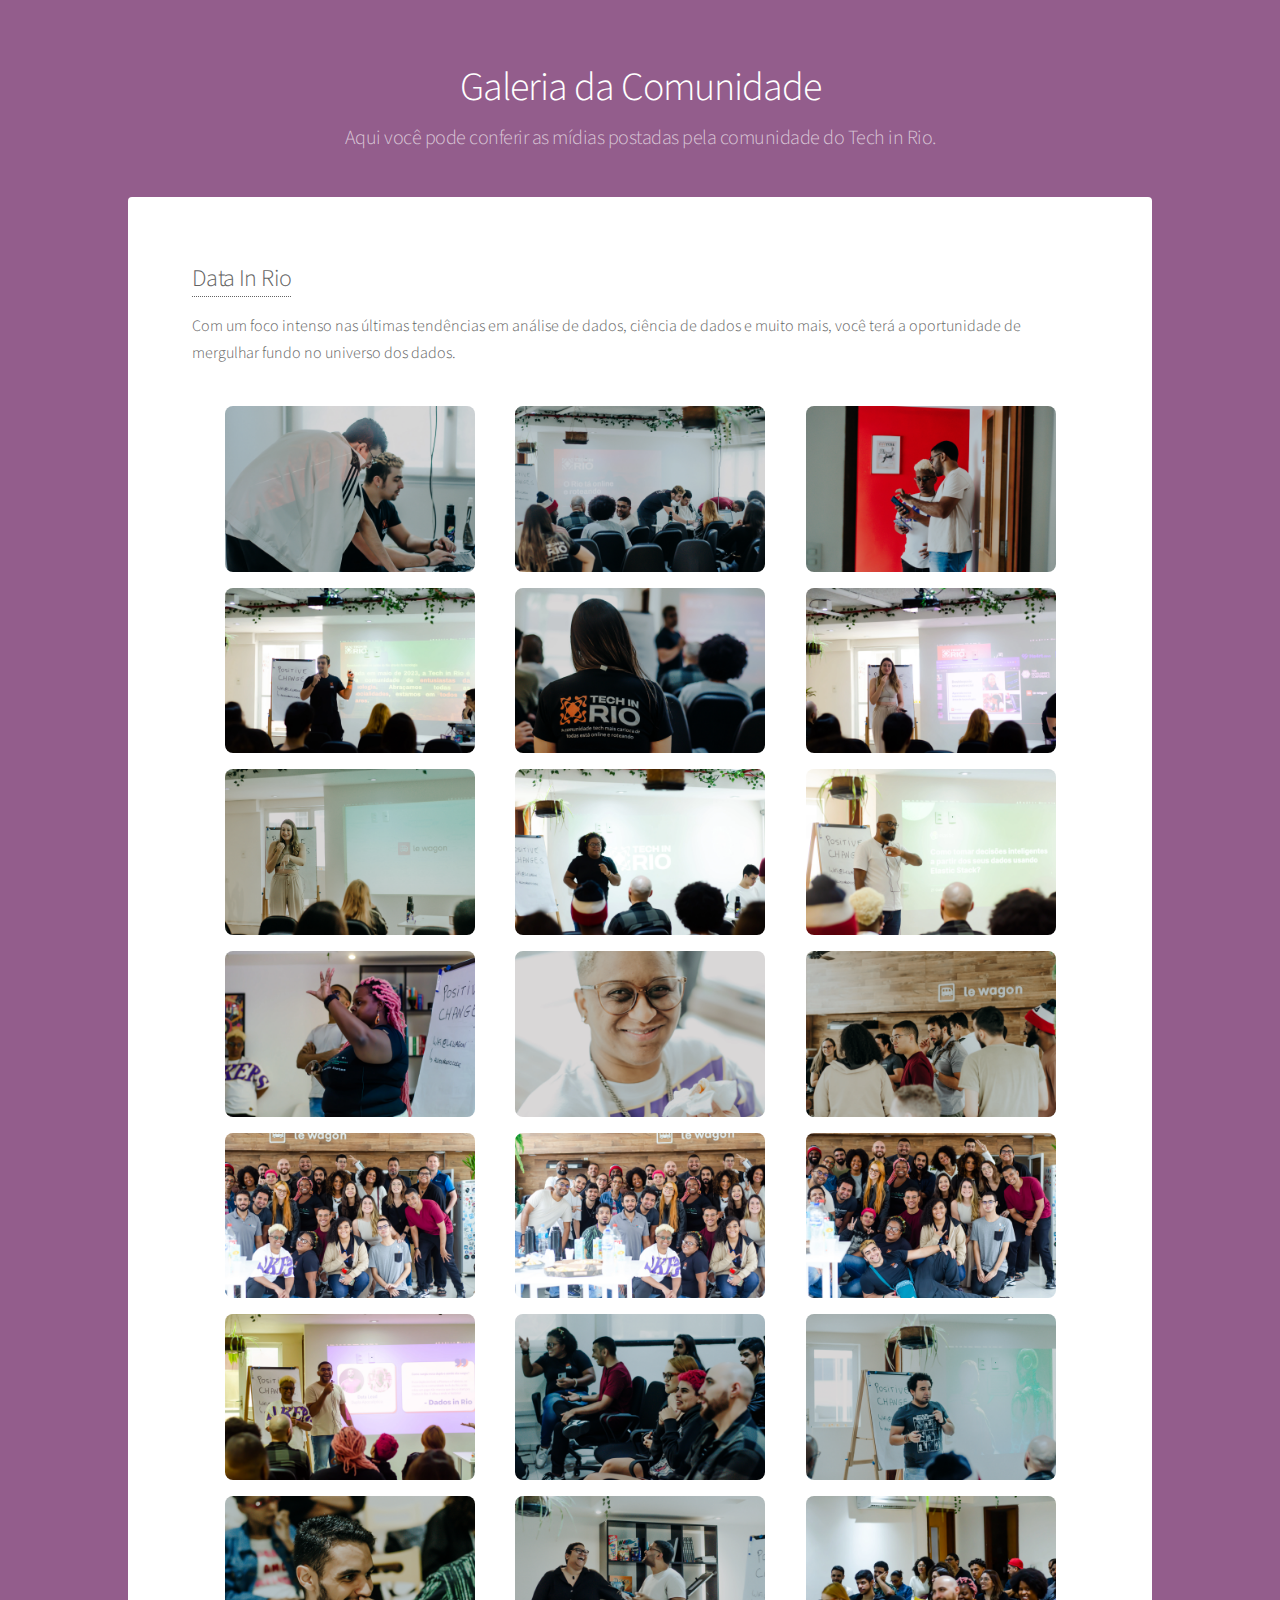
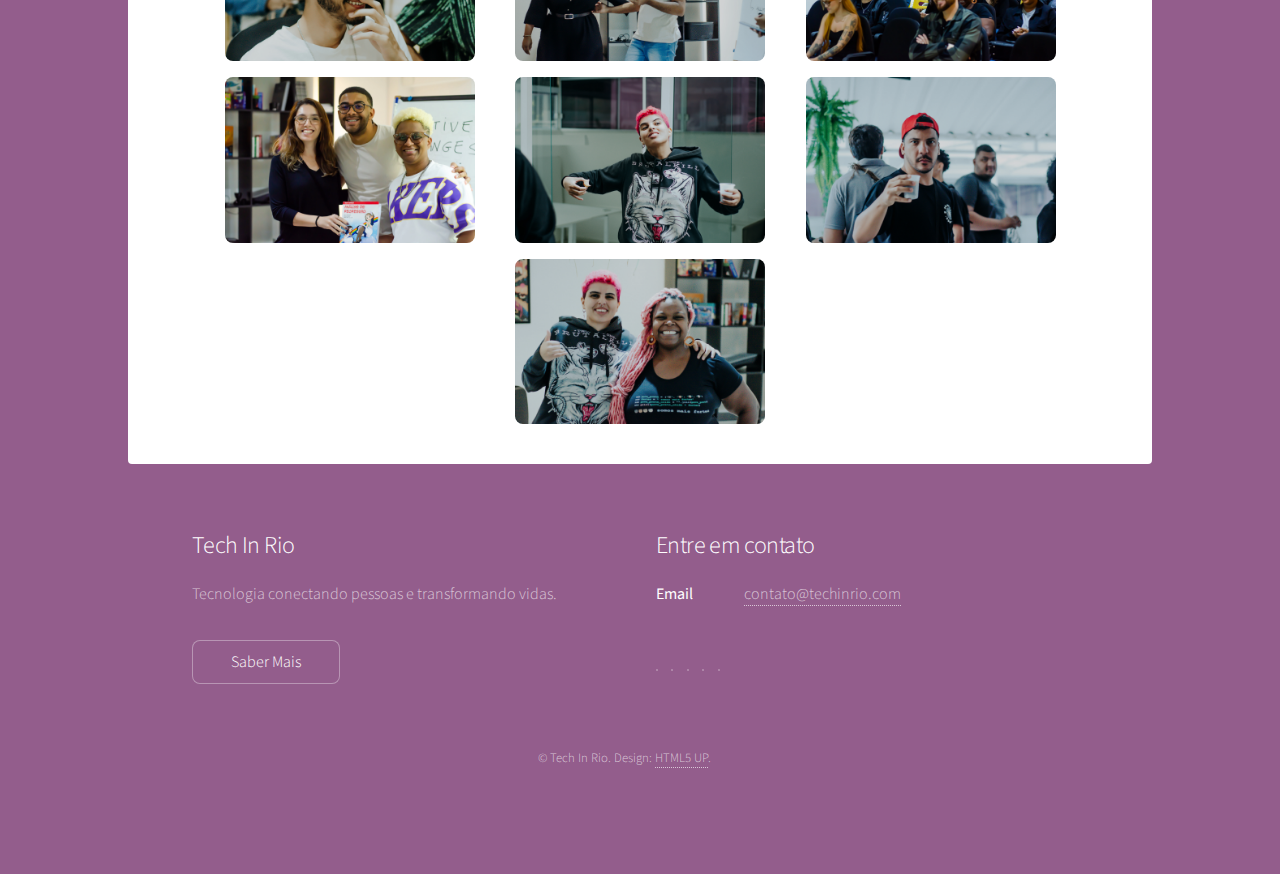
==== galeria.html @ f0b4f22a "Merge pull request #7 from techinrio/feature/galeria" ====
<!DOCTYPE html>
<!--
	Stellar by HTML5 UP
	html5up.net | @ajlkn
	Free for personal and commercial use under the CCA 3.0 license (html5up.net/license)
-->
<html>
  <head>
    <title>Galeria da Comunidade - Tech in Rio</title>
    <meta
      name="description"
      content="Aqui você pode conferir as mídias postadas pela comunidade do Tech in Rio."
    />

    <!-- set site author -->
    <meta name="author" content="Tech In Rio" />

    <!-- set site charset -->
    <meta charset="utf-8" />

    <!-- set site viewport -->
    <meta
      name="viewport"
      content="width=device-width, initial-scale=1, user-scalable=no"
    />

    <!-- set site manifest -->
    <link rel="manifest" href="./manifest.json" />

    <!-- register service worker -->
    <script>
      window.addEventListener('load', () => {
        if ('serviceWorker' in navigator) {
          navigator.serviceWorker
            .register('./service-worker.js')
            .then((registration) => {
              console.debug('Service Worker register successfull');
              console.debug(JSON.stringify(registration, null, 2));
            })
            .catch((error) => {
              console.debug('Service Worker register error');
              console.debug(JSON.stringify(error, null, 2));
            });
        }
      });
    </script>

    <!-- set site theme color -->
    <meta name="theme-color" content="#000000" />

    <!-- set site language -->
    <meta name="language" content="pt-BR" />
    <!-- set site keywords -->
    <meta
      name="keywords"
      content="tech, rio, rio de janeiro, tecnologia, inovação, comunidade, brasil, rj"
    />
    <!-- set site robots -->
    <meta name="robots" content="index, follow" />

    <!-- set site banner  -->
    <meta property="og:image" content="./images/banner-favela.webp" />
    <meta property="og:image:type" content="image/webp" />
    <meta property="og:image:width" content="1200" />
    <meta property="og:image:height" content="630" />

    <!-- set site twitter card -->
    <meta name="twitter:card" content="summary_large_image" />
    <meta name="twitter:site" content="@techinrio" />
    <meta name="twitter:creator" content="@techinrio" />
    <meta
      name="twitter:title"
      content="Tech In Rio - A comunidade mais carioca de todo Brasil!"
    />
    <meta
      name="twitter:description"
      content="Você acabou de aportar na comunidade de tecnologia mais carioca de todo Brasil!"
    />
    <meta name="twitter:image" content="./images/banner-favela.webp" />

    <!-- set site favicon -->
    <link rel="shortcut icon" href="./images/logo-black.webp" />

    <!-- set site logo -->
    <link rel="apple-touch-icon" href="./images/logo-black.webp" />

    <link
      rel="shortcut icon"
      href="./images/logo-black.webp"
      type="image/webp"
    />

    <link rel="stylesheet" href="assets/css/main.css" />
    <noscript>
      <link rel="stylesheet" href="assets/css/noscript.css" />
    </noscript>

    <script type="text/javascript">
      // get all photos from Data In Rio folder: ./images/data-in-rio
      // photos names are not normalized, so we need to sort them

      function handleRenderPhotos() {
        const path = './images/data-in-rio';

        const photos = [
          'DataInRio-1.webp',
          'DataInRio-2.webp',
          'DataInRio-3.webp',
          'DataInRio-4.webp',
          'DataInRio-5.webp',
          'DataInRio-6.webp',
          'DataInRio-7.webp',
          'DataInRio-8.webp',
          'DataInRio-9.webp',
          'DataInRio-10.webp',
          'DataInRio-11.webp',
          'DataInRio-12.webp',
          'DataInRio-13.webp',
          'DataInRio-14.webp',
          'DataInRio-15.webp',
          'DataInRio-16.webp',
          'DataInRio-17.webp',
          'DataInRio-18.webp',
          'DataInRio-19.webp',
          'DataInRio-20.webp',
          'DataInRio-21.webp',
          'DataInRio-22.webp',
          'DataInRio-23.webp',
          'DataInRio-24.webp',
          'DataInRio-25.webp',
        ];

        const photosList = photos.map((photo) => {
          return `<img src="${path}/${photo}" alt="${photo}" />`;
        });

        const photosContainer = document.getElementById(
          'data-in-rio-photos-container'
        );

        if (photosContainer) photosContainer.innerHTML = photosList.join('');
      }

      window.addEventListener('load', handleRenderPhotos);
    </script>

    <style>
      #data-in-rio-photos-container {
        width: 100%;
        display: flex;
        flex-direction: row;
        justify-content: space-evenly;
        align-items: center;
        flex-wrap: wrap;

        gap: 16px;
        padding: 8px;
      }

      #data-in-rio-photos-container > img {
        width: 100%;
        max-width: 250px;
        height: auto;
        border-radius: 8px;
      }
    </style>
  </head>

  <body class="is-preload">
    <!-- Wrapper -->
    <div id="wrapper">
      <!-- Header -->
      <header id="header">
        <h1>Galeria da Comunidade</h1>
        <p>
          Aqui você pode conferir as mídias postadas pela comunidade do Tech in
          Rio.
        </p>
      </header>

      <!-- Main -->
      <div id="main">
        <!-- Content -->
        <section id="content" class="main">
          <span class="image main"
            ><img src="images/banner.webp" alt=""
          /></span>
          <h2>
            <a
              href="https://guild.host/events/data-in-rio-2vqhtg"
              target="_blank"
            >
              Data In Rio
            </a>
          </h2>
          <p>
            Com um foco intenso nas últimas tendências em análise de dados,
            ciência de dados e muito mais, você terá a oportunidade de mergulhar
            fundo no universo dos dados.
            <br />
          </p>
          <div id="data-in-rio-photos-container"></div>
        </section>
      </div>

      <!-- Footer -->
      <footer id="footer">
        <section>
          <h2>Tech In Rio</h2>
          <p>Tecnologia conectando pessoas e transformando vidas.</p>
          <ul class="actions">
            <li><a href="generic.html" class="button">Saber Mais</a></li>
          </ul>
        </section>
        <section>
          <h2>Entre em contato</h2>
          <dl class="alt">
            <dt>Email</dt>
            <dd>
              <a href="mailto:contato@techinrio.com">contato@techinrio.com</a>
            </dd>
          </dl>
          <ul class="icons">
            <li>
              <a
                href="https://twitter.com/techinrio"
                class="icon brands fa-twitter alt"
                ><span class="label">Twitter</span></a
              >
            </li>
            <li>
              <a
                href="https://www.youtube.com/@techinrio"
                class="icon brands fa-youtube alt"
                ><span class="label">YouTube</span></a
              >
            </li>
            <li>
              <a
                href="https://www.twitch.tv/techinrio"
                class="icon brands fa-twitch alt"
                ><span class="label">Twitch</span></a
              >
            </li>
            <li>
              <a
                href="https://www.instagram.com/techinrio/"
                class="icon brands fa-instagram alt"
                ><span class="label">Instagram</span></a
              >
            </li>
            <li>
              <a
                href="https://github.com/techinrio"
                class="icon brands fa-github alt"
                ><span class="label">GitHub</span></a
              >
            </li>
          </ul>
        </section>
        <p class="copyright">
          &copy; Tech In Rio. Design:
          <a href="https://html5up.net">HTML5 UP</a>.
        </p>
      </footer>
    </div>

    <!-- Scripts -->
    <script src="assets/js/jquery.min.js"></script>
    <script src="assets/js/jquery.scrollex.min.js"></script>
    <script src="assets/js/jquery.scrolly.min.js"></script>
    <script src="assets/js/browser.min.js"></script>
    <script src="assets/js/breakpoints.min.js"></script>
    <script src="assets/js/util.js"></script>
    <script src="assets/js/main.js"></script>
  </body>
</html>
---- assets/css/main.css ----
@import url(fontawesome-all.min.css);
@import 'https://fonts.googleapis.com/css?family=Source+Sans+Pro:300,400';

/*
	Stellar by HTML5 UP
	html5up.net | @ajlkn
	Free for personal and commercial use under the CCA 3.0 license (html5up.net/license)
*/

:root {
  --sun: #fa7f01;
  --sun-dark: #996028;
  --sun-light: #e8ad72;
  --black: #0b0b0b;
}

.partners-container {
  display: flex;
  flex-direction: row;
  justify-content: space-evenly;
  align-items: center;
  flex-wrap: wrap;
  margin: 0 auto;

  gap: 2rem;
}

.partners-container > a {
  display: flex;
  flex-direction: column;
  justify-content: center;
  align-items: center;

  gap: 1rem;
  margin: 0 auto;
  text-align: center;
  width: 100%;
  max-width: 300px;
  height: fit-content;
  max-height: 300px;

  text-decoration: none;

  padding: 1rem;
  border-radius: 1rem;
  background-color: rgba(255, 255, 255, 0.2);
  backdrop-filter: blur(10px);
  box-shadow: 10px 11px 20px -10px rgba(0, 0, 0, 0.45);

  transition: all 0.2s ease-in-out;

  cursor: pointer;
  border: none;

  &:hover {
    transform: scale(1.05);
    box-shadow: 0 0 20px rgba(0, 0, 0, 0.2);
  }
}

.partners-container > a > img {
  width: 100%;
  max-width: 200px;
}

.partners-container > a > h3 {
  color: var(--sun);
  font-weight: 700;
  font-size: 1.2rem;
}

html,
body,
div,
span,
applet,
object,
iframe,
h1,
h2,
h3,
h4,
h5,
h6,
p,
blockquote,
pre,
a,
abbr,
acronym,
address,
big,
cite,
code,
del,
dfn,
em,
img,
ins,
kbd,
q,
s,
samp,
small,
strike,
strong,
sub,
sup,
tt,
var,
b,
u,
i,
center,
dl,
dt,
dd,
ol,
ul,
li,
fieldset,
form,
label,
legend,
table,
caption,
tbody,
tfoot,
thead,
tr,
th,
td,
article,
aside,
canvas,
details,
embed,
figure,
figcaption,
footer,
header,
hgroup,
menu,
nav,
output,
ruby,
section,
summary,
time,
mark,
audio,
video {
  margin: 0;
  padding: 0;
  border: 0;
  font-size: 100%;
  font: inherit;
  vertical-align: baseline;
}

article,
aside,
details,
figcaption,
figure,
footer,
header,
hgroup,
menu,
nav,
section {
  display: block;
}

body {
  line-height: 1;
}

ol,
ul {
  list-style: none;
}

blockquote,
q {
  quotes: none;
}

blockquote:before,
blockquote:after,
q:before,
q:after {
  content: '';
  content: none;
}

table {
  border-collapse: collapse;
  border-spacing: 0;
}

body {
  -webkit-text-size-adjust: none;
}

mark {
  background-color: transparent;
  color: inherit;
}

input::-moz-focus-inner {
  border: 0;
  padding: 0;
}

input,
select,
textarea {
  -moz-appearance: none;
  -webkit-appearance: none;
  -ms-appearance: none;
  appearance: none;
}

/* Basic */

@-ms-viewport {
  width: device-width;
}

body {
  -ms-overflow-style: scrollbar;
}

@media screen and (max-width: 480px) {
  html,
  body {
    min-width: 320px;
  }
}

html {
  box-sizing: border-box;
}

*,
*:before,
*:after {
  box-sizing: inherit;
}

body {
  background-image: url('../../images/favela-bg.webp');
  background-repeat: no-repeat;
  background-size: cover;
  background-attachment: fixed;
}

body.is-preload *,
body.is-preload *:before,
body.is-preload *:after {
  -moz-animation: none !important;
  -webkit-animation: none !important;
  -ms-animation: none !important;
  animation: none !important;
  -moz-transition: none !important;
  -webkit-transition: none !important;
  -ms-transition: none !important;
  transition: none !important;
}

/* Type */

body {
  background-color: #935d8c;
  color: rgba(255, 255, 255, 0.65);
}

body,
input,
select,
textarea {
  font-family: 'Source Sans Pro', Helvetica, sans-serif;
  font-size: 17pt;
  font-weight: 300;
  line-height: 1.65;
}

@media screen and (max-width: 1680px) {
  body,
  input,
  select,
  textarea {
    font-size: 14pt;
  }
}

@media screen and (max-width: 1280px) {
  body,
  input,
  select,
  textarea {
    font-size: 12pt;
  }
}

@media screen and (max-width: 360px) {
  body,
  input,
  select,
  textarea {
    font-size: 11pt;
  }
}

a {
  -moz-transition: color 0.2s ease, border-bottom 0.2s ease;
  -webkit-transition: color 0.2s ease, border-bottom 0.2s ease;
  -ms-transition: color 0.2s ease, border-bottom 0.2s ease;
  transition: color 0.2s ease, border-bottom 0.2s ease;
  text-decoration: none;
  border-bottom: dotted 1px;
  color: inherit;
}

a:hover {
  border-bottom-color: transparent;
}

strong,
b {
  font-weight: 400;
}

em,
i {
  font-style: italic;
}

p {
  margin: 0 0 2em 0;
}

p.content {
  -moz-columns: 20em 2;
  -webkit-columns: 20em 2;
  -ms-columns: 20em 2;
  columns: 20em 2;
  -moz-column-gap: 2em;
  -webkit-column-gap: 2em;
  -ms-column-gap: 2em;
  column-gap: 2em;
  text-align: justify;
}

h1,
h2,
h3,
h4,
h5,
h6 {
  font-weight: 300;
  line-height: 1.5;
  margin: 0 0 0.7em 0;
  letter-spacing: -0.025em;
}

h1 a,
h2 a,
h3 a,
h4 a,
h5 a,
h6 a {
  color: inherit;
  text-decoration: none;
}

h1 {
  font-size: 2.5em;
  line-height: 1.2;
}

h2 {
  font-size: 1.5em;
}

h3 {
  font-size: 1.25em;
}

h4 {
  font-size: 1.1em;
}

h5 {
  font-size: 0.9em;
}

h6 {
  font-size: 0.7em;
}

@media screen and (max-width: 736px) {
  h1 {
    font-size: 2em;
  }
}

sub {
  font-size: 0.8em;
  position: relative;
  top: 0.5em;
}

sup {
  font-size: 0.8em;
  position: relative;
  top: -0.5em;
}

blockquote {
  border-left: solid 4px;
  font-style: italic;
  margin: 0 0 2em 0;
  padding: 0.5em 0 0.5em 2em;
}

code {
  border-radius: 8px;
  border: solid 1px;
  font-family: 'Courier New', monospace;
  font-size: 0.9em;
  margin: 0 0.25em;
  padding: 0.25em 0.65em;
}

pre {
  -webkit-overflow-scrolling: touch;
  font-family: 'Courier New', monospace;
  font-size: 0.9em;
  margin: 0 0 2em 0;
}

pre code {
  display: block;
  line-height: 1.75;
  padding: 1em 1.5em;
  overflow-x: auto;
}

hr {
  border: 0;
  border-bottom: solid 1px;
  margin: 2em 0;
}

hr.major {
  margin: 3em 0;
}

.align-left {
  text-align: left;
}

.align-center {
  text-align: center;
}

.align-right {
  text-align: right;
}

input,
select,
textarea {
  color: #ffffff;
}

a:hover {
  color: #ffffff;
}

strong,
b {
  color: #ffffff;
}

h1,
h2,
h3,
h4,
h5,
h6 {
  color: #ffffff;
}

blockquote {
  border-left-color: rgba(255, 255, 255, 0.35);
}

code {
  background: rgba(255, 255, 255, 0.075);
  border-color: rgba(255, 255, 255, 0.35);
}

hr {
  border-bottom-color: rgba(255, 255, 255, 0.35);
}

/* Row */

.row {
  display: flex;
  flex-wrap: wrap;
  box-sizing: border-box;
  align-items: stretch;
}

.row > * {
  box-sizing: border-box;
}

.row.gtr-uniform > * > :last-child {
  margin-bottom: 0;
}

.row.aln-left {
  justify-content: flex-start;
}

.row.aln-center {
  justify-content: center;
}

.row.aln-right {
  justify-content: flex-end;
}

.row.aln-top {
  align-items: flex-start;
}

.row.aln-middle {
  align-items: center;
}

.row.aln-bottom {
  align-items: flex-end;
}

.row > .imp {
  order: -1;
}

.row > .col-1 {
  width: 8.33333%;
}

.row > .off-1 {
  margin-left: 8.33333%;
}

.row > .col-2 {
  width: 16.66667%;
}

.row > .off-2 {
  margin-left: 16.66667%;
}

.row > .col-3 {
  width: 25%;
}

.row > .off-3 {
  margin-left: 25%;
}

.row > .col-4 {
  width: 33.33333%;
}

.row > .off-4 {
  margin-left: 33.33333%;
}

.row > .col-5 {
  width: 41.66667%;
}

.row > .off-5 {
  margin-left: 41.66667%;
}

.row > .col-6 {
  width: 50%;
}

.row > .off-6 {
  margin-left: 50%;
}

.row > .col-7 {
  width: 58.33333%;
}

.row > .off-7 {
  margin-left: 58.33333%;
}

.row > .col-8 {
  width: 66.66667%;
}

.row > .off-8 {
  margin-left: 66.66667%;
}

.row > .col-9 {
  width: 75%;
}

.row > .off-9 {
  margin-left: 75%;
}

.row > .col-10 {
  width: 83.33333%;
}

.row > .off-10 {
  margin-left: 83.33333%;
}

.row > .col-11 {
  width: 91.66667%;
}

.row > .off-11 {
  margin-left: 91.66667%;
}

.row > .col-12 {
  width: 100%;
}

.row > .off-12 {
  margin-left: 100%;
}

.row.gtr-0 {
  margin-top: 0;
  margin-left: 0em;
}

.row.gtr-0 > * {
  padding: 0 0 0 0em;
}

.row.gtr-0.gtr-uniform {
  margin-top: 0em;
}

.row.gtr-0.gtr-uniform > * {
  padding-top: 0em;
}

.row.gtr-25 {
  margin-top: 0;
  margin-left: -0.375em;
}

.row.gtr-25 > * {
  padding: 0 0 0 0.375em;
}

.row.gtr-25.gtr-uniform {
  margin-top: -0.375em;
}

.row.gtr-25.gtr-uniform > * {
  padding-top: 0.375em;
}

.row.gtr-50 {
  margin-top: 0;
  margin-left: -0.75em;
}

.row.gtr-50 > * {
  padding: 0 0 0 0.75em;
}

.row.gtr-50.gtr-uniform {
  margin-top: -0.75em;
}

.row.gtr-50.gtr-uniform > * {
  padding-top: 0.75em;
}

.row {
  margin-top: 0;
  margin-left: -1.5em;
}

.row > * {
  padding: 0 0 0 1.5em;
}

.row.gtr-uniform {
  margin-top: -1.5em;
}

.row.gtr-uniform > * {
  padding-top: 1.5em;
}

.row.gtr-150 {
  margin-top: 0;
  margin-left: -2.25em;
}

.row.gtr-150 > * {
  padding: 0 0 0 2.25em;
}

.row.gtr-150.gtr-uniform {
  margin-top: -2.25em;
}

.row.gtr-150.gtr-uniform > * {
  padding-top: 2.25em;
}

.row.gtr-200 {
  margin-top: 0;
  margin-left: -3em;
}

.row.gtr-200 > * {
  padding: 0 0 0 3em;
}

.row.gtr-200.gtr-uniform {
  margin-top: -3em;
}

.row.gtr-200.gtr-uniform > * {
  padding-top: 3em;
}

@media screen and (max-width: 1680px) {
  .row {
    display: flex;
    flex-wrap: wrap;
    box-sizing: border-box;
    align-items: stretch;
  }

  .row > * {
    box-sizing: border-box;
  }

  .row.gtr-uniform > * > :last-child {
    margin-bottom: 0;
  }

  .row.aln-left {
    justify-content: flex-start;
  }

  .row.aln-center {
    justify-content: center;
  }

  .row.aln-right {
    justify-content: flex-end;
  }

  .row.aln-top {
    align-items: flex-start;
  }

  .row.aln-middle {
    align-items: center;
  }

  .row.aln-bottom {
    align-items: flex-end;
  }

  .row > .imp-xlarge {
    order: -1;
  }

  .row > .col-1-xlarge {
    width: 8.33333%;
  }

  .row > .off-1-xlarge {
    margin-left: 8.33333%;
  }

  .row > .col-2-xlarge {
    width: 16.66667%;
  }

  .row > .off-2-xlarge {
    margin-left: 16.66667%;
  }

  .row > .col-3-xlarge {
    width: 25%;
  }

  .row > .off-3-xlarge {
    margin-left: 25%;
  }

  .row > .col-4-xlarge {
    width: 33.33333%;
  }

  .row > .off-4-xlarge {
    margin-left: 33.33333%;
  }

  .row > .col-5-xlarge {
    width: 41.66667%;
  }

  .row > .off-5-xlarge {
    margin-left: 41.66667%;
  }

  .row > .col-6-xlarge {
    width: 50%;
  }

  .row > .off-6-xlarge {
    margin-left: 50%;
  }

  .row > .col-7-xlarge {
    width: 58.33333%;
  }

  .row > .off-7-xlarge {
    margin-left: 58.33333%;
  }

  .row > .col-8-xlarge {
    width: 66.66667%;
  }

  .row > .off-8-xlarge {
    margin-left: 66.66667%;
  }

  .row > .col-9-xlarge {
    width: 75%;
  }

  .row > .off-9-xlarge {
    margin-left: 75%;
  }

  .row > .col-10-xlarge {
    width: 83.33333%;
  }

  .row > .off-10-xlarge {
    margin-left: 83.33333%;
  }

  .row > .col-11-xlarge {
    width: 91.66667%;
  }

  .row > .off-11-xlarge {
    margin-left: 91.66667%;
  }

  .row > .col-12-xlarge {
    width: 100%;
  }

  .row > .off-12-xlarge {
    margin-left: 100%;
  }

  .row.gtr-0 {
    margin-top: 0;
    margin-left: 0em;
  }

  .row.gtr-0 > * {
    padding: 0 0 0 0em;
  }

  .row.gtr-0.gtr-uniform {
    margin-top: 0em;
  }

  .row.gtr-0.gtr-uniform > * {
    padding-top: 0em;
  }

  .row.gtr-25 {
    margin-top: 0;
    margin-left: -0.375em;
  }

  .row.gtr-25 > * {
    padding: 0 0 0 0.375em;
  }

  .row.gtr-25.gtr-uniform {
    margin-top: -0.375em;
  }

  .row.gtr-25.gtr-uniform > * {
    padding-top: 0.375em;
  }

  .row.gtr-50 {
    margin-top: 0;
    margin-left: -0.75em;
  }

  .row.gtr-50 > * {
    padding: 0 0 0 0.75em;
  }

  .row.gtr-50.gtr-uniform {
    margin-top: -0.75em;
  }

  .row.gtr-50.gtr-uniform > * {
    padding-top: 0.75em;
  }

  .row {
    margin-top: 0;
    margin-left: -1.5em;
  }

  .row > * {
    padding: 0 0 0 1.5em;
  }

  .row.gtr-uniform {
    margin-top: -1.5em;
  }

  .row.gtr-uniform > * {
    padding-top: 1.5em;
  }

  .row.gtr-150 {
    margin-top: 0;
    margin-left: -2.25em;
  }

  .row.gtr-150 > * {
    padding: 0 0 0 2.25em;
  }

  .row.gtr-150.gtr-uniform {
    margin-top: -2.25em;
  }

  .row.gtr-150.gtr-uniform > * {
    padding-top: 2.25em;
  }

  .row.gtr-200 {
    margin-top: 0;
    margin-left: -3em;
  }

  .row.gtr-200 > * {
    padding: 0 0 0 3em;
  }

  .row.gtr-200.gtr-uniform {
    margin-top: -3em;
  }

  .row.gtr-200.gtr-uniform > * {
    padding-top: 3em;
  }
}

@media screen and (max-width: 1280px) {
  .row {
    display: flex;
    flex-wrap: wrap;
    box-sizing: border-box;
    align-items: stretch;
  }

  .row > * {
    box-sizing: border-box;
  }

  .row.gtr-uniform > * > :last-child {
    margin-bottom: 0;
  }

  .row.aln-left {
    justify-content: flex-start;
  }

  .row.aln-center {
    justify-content: center;
  }

  .row.aln-right {
    justify-content: flex-end;
  }

  .row.aln-top {
    align-items: flex-start;
  }

  .row.aln-middle {
    align-items: center;
  }

  .row.aln-bottom {
    align-items: flex-end;
  }

  .row > .imp-large {
    order: -1;
  }

  .row > .col-1-large {
    width: 8.33333%;
  }

  .row > .off-1-large {
    margin-left: 8.33333%;
  }

  .row > .col-2-large {
    width: 16.66667%;
  }

  .row > .off-2-large {
    margin-left: 16.66667%;
  }

  .row > .col-3-large {
    width: 25%;
  }

  .row > .off-3-large {
    margin-left: 25%;
  }

  .row > .col-4-large {
    width: 33.33333%;
  }

  .row > .off-4-large {
    margin-left: 33.33333%;
  }

  .row > .col-5-large {
    width: 41.66667%;
  }

  .row > .off-5-large {
    margin-left: 41.66667%;
  }

  .row > .col-6-large {
    width: 50%;
  }

  .row > .off-6-large {
    margin-left: 50%;
  }

  .row > .col-7-large {
    width: 58.33333%;
  }

  .row > .off-7-large {
    margin-left: 58.33333%;
  }

  .row > .col-8-large {
    width: 66.66667%;
  }

  .row > .off-8-large {
    margin-left: 66.66667%;
  }

  .row > .col-9-large {
    width: 75%;
  }

  .row > .off-9-large {
    margin-left: 75%;
  }

  .row > .col-10-large {
    width: 83.33333%;
  }

  .row > .off-10-large {
    margin-left: 83.33333%;
  }

  .row > .col-11-large {
    width: 91.66667%;
  }

  .row > .off-11-large {
    margin-left: 91.66667%;
  }

  .row > .col-12-large {
    width: 100%;
  }

  .row > .off-12-large {
    margin-left: 100%;
  }

  .row.gtr-0 {
    margin-top: 0;
    margin-left: 0em;
  }

  .row.gtr-0 > * {
    padding: 0 0 0 0em;
  }

  .row.gtr-0.gtr-uniform {
    margin-top: 0em;
  }

  .row.gtr-0.gtr-uniform > * {
    padding-top: 0em;
  }

  .row.gtr-25 {
    margin-top: 0;
    margin-left: -0.375em;
  }

  .row.gtr-25 > * {
    padding: 0 0 0 0.375em;
  }

  .row.gtr-25.gtr-uniform {
    margin-top: -0.375em;
  }

  .row.gtr-25.gtr-uniform > * {
    padding-top: 0.375em;
  }

  .row.gtr-50 {
    margin-top: 0;
    margin-left: -0.75em;
  }

  .row.gtr-50 > * {
    padding: 0 0 0 0.75em;
  }

  .row.gtr-50.gtr-uniform {
    margin-top: -0.75em;
  }

  .row.gtr-50.gtr-uniform > * {
    padding-top: 0.75em;
  }

  .row {
    margin-top: 0;
    margin-left: -1.5em;
  }

  .row > * {
    padding: 0 0 0 1.5em;
  }

  .row.gtr-uniform {
    margin-top: -1.5em;
  }

  .row.gtr-uniform > * {
    padding-top: 1.5em;
  }

  .row.gtr-150 {
    margin-top: 0;
    margin-left: -2.25em;
  }

  .row.gtr-150 > * {
    padding: 0 0 0 2.25em;
  }

  .row.gtr-150.gtr-uniform {
    margin-top: -2.25em;
  }

  .row.gtr-150.gtr-uniform > * {
    padding-top: 2.25em;
  }

  .row.gtr-200 {
    margin-top: 0;
    margin-left: -3em;
  }

  .row.gtr-200 > * {
    padding: 0 0 0 3em;
  }

  .row.gtr-200.gtr-uniform {
    margin-top: -3em;
  }

  .row.gtr-200.gtr-uniform > * {
    padding-top: 3em;
  }
}

@media screen and (max-width: 980px) {
  .row {
    display: flex;
    flex-wrap: wrap;
    box-sizing: border-box;
    align-items: stretch;
  }

  .row > * {
    box-sizing: border-box;
  }

  .row.gtr-uniform > * > :last-child {
    margin-bottom: 0;
  }

  .row.aln-left {
    justify-content: flex-start;
  }

  .row.aln-center {
    justify-content: center;
  }

  .row.aln-right {
    justify-content: flex-end;
  }

  .row.aln-top {
    align-items: flex-start;
  }

  .row.aln-middle {
    align-items: center;
  }

  .row.aln-bottom {
    align-items: flex-end;
  }

  .row > .imp-medium {
    order: -1;
  }

  .row > .col-1-medium {
    width: 8.33333%;
  }

  .row > .off-1-medium {
    margin-left: 8.33333%;
  }

  .row > .col-2-medium {
    width: 16.66667%;
  }

  .row > .off-2-medium {
    margin-left: 16.66667%;
  }

  .row > .col-3-medium {
    width: 25%;
  }

  .row > .off-3-medium {
    margin-left: 25%;
  }

  .row > .col-4-medium {
    width: 33.33333%;
  }

  .row > .off-4-medium {
    margin-left: 33.33333%;
  }

  .row > .col-5-medium {
    width: 41.66667%;
  }

  .row > .off-5-medium {
    margin-left: 41.66667%;
  }

  .row > .col-6-medium {
    width: 50%;
  }

  .row > .off-6-medium {
    margin-left: 50%;
  }

  .row > .col-7-medium {
    width: 58.33333%;
  }

  .row > .off-7-medium {
    margin-left: 58.33333%;
  }

  .row > .col-8-medium {
    width: 66.66667%;
  }

  .row > .off-8-medium {
    margin-left: 66.66667%;
  }

  .row > .col-9-medium {
    width: 75%;
  }

  .row > .off-9-medium {
    margin-left: 75%;
  }

  .row > .col-10-medium {
    width: 83.33333%;
  }

  .row > .off-10-medium {
    margin-left: 83.33333%;
  }

  .row > .col-11-medium {
    width: 91.66667%;
  }

  .row > .off-11-medium {
    margin-left: 91.66667%;
  }

  .row > .col-12-medium {
    width: 100%;
  }

  .row > .off-12-medium {
    margin-left: 100%;
  }

  .row.gtr-0 {
    margin-top: 0;
    margin-left: 0em;
  }

  .row.gtr-0 > * {
    padding: 0 0 0 0em;
  }

  .row.gtr-0.gtr-uniform {
    margin-top: 0em;
  }

  .row.gtr-0.gtr-uniform > * {
    padding-top: 0em;
  }

  .row.gtr-25 {
    margin-top: 0;
    margin-left: -0.375em;
  }

  .row.gtr-25 > * {
    padding: 0 0 0 0.375em;
  }

  .row.gtr-25.gtr-uniform {
    margin-top: -0.375em;
  }

  .row.gtr-25.gtr-uniform > * {
    padding-top: 0.375em;
  }

  .row.gtr-50 {
    margin-top: 0;
    margin-left: -0.75em;
  }

  .row.gtr-50 > * {
    padding: 0 0 0 0.75em;
  }

  .row.gtr-50.gtr-uniform {
    margin-top: -0.75em;
  }

  .row.gtr-50.gtr-uniform > * {
    padding-top: 0.75em;
  }

  .row {
    margin-top: 0;
    margin-left: -1.5em;
  }

  .row > * {
    padding: 0 0 0 1.5em;
  }

  .row.gtr-uniform {
    margin-top: -1.5em;
  }

  .row.gtr-uniform > * {
    padding-top: 1.5em;
  }

  .row.gtr-150 {
    margin-top: 0;
    margin-left: -2.25em;
  }

  .row.gtr-150 > * {
    padding: 0 0 0 2.25em;
  }

  .row.gtr-150.gtr-uniform {
    margin-top: -2.25em;
  }

  .row.gtr-150.gtr-uniform > * {
    padding-top: 2.25em;
  }

  .row.gtr-200 {
    margin-top: 0;
    margin-left: -3em;
  }

  .row.gtr-200 > * {
    padding: 0 0 0 3em;
  }

  .row.gtr-200.gtr-uniform {
    margin-top: -3em;
  }

  .row.gtr-200.gtr-uniform > * {
    padding-top: 3em;
  }
}

@media screen and (max-width: 736px) {
  .row {
    display: flex;
    flex-wrap: wrap;
    box-sizing: border-box;
    align-items: stretch;
  }

  .row > * {
    box-sizing: border-box;
  }

  .row.gtr-uniform > * > :last-child {
    margin-bottom: 0;
  }

  .row.aln-left {
    justify-content: flex-start;
  }

  .row.aln-center {
    justify-content: center;
  }

  .row.aln-right {
    justify-content: flex-end;
  }

  .row.aln-top {
    align-items: flex-start;
  }

  .row.aln-middle {
    align-items: center;
  }

  .row.aln-bottom {
    align-items: flex-end;
  }

  .row > .imp-small {
    order: -1;
  }

  .row > .col-1-small {
    width: 8.33333%;
  }

  .row > .off-1-small {
    margin-left: 8.33333%;
  }

  .row > .col-2-small {
    width: 16.66667%;
  }

  .row > .off-2-small {
    margin-left: 16.66667%;
  }

  .row > .col-3-small {
    width: 25%;
  }

  .row > .off-3-small {
    margin-left: 25%;
  }

  .row > .col-4-small {
    width: 33.33333%;
  }

  .row > .off-4-small {
    margin-left: 33.33333%;
  }

  .row > .col-5-small {
    width: 41.66667%;
  }

  .row > .off-5-small {
    margin-left: 41.66667%;
  }

  .row > .col-6-small {
    width: 50%;
  }

  .row > .off-6-small {
    margin-left: 50%;
  }

  .row > .col-7-small {
    width: 58.33333%;
  }

  .row > .off-7-small {
    margin-left: 58.33333%;
  }

  .row > .col-8-small {
    width: 66.66667%;
  }

  .row > .off-8-small {
    margin-left: 66.66667%;
  }

  .row > .col-9-small {
    width: 75%;
  }

  .row > .off-9-small {
    margin-left: 75%;
  }

  .row > .col-10-small {
    width: 83.33333%;
  }

  .row > .off-10-small {
    margin-left: 83.33333%;
  }

  .row > .col-11-small {
    width: 91.66667%;
  }

  .row > .off-11-small {
    margin-left: 91.66667%;
  }

  .row > .col-12-small {
    width: 100%;
  }

  .row > .off-12-small {
    margin-left: 100%;
  }

  .row.gtr-0 {
    margin-top: 0;
    margin-left: 0em;
  }

  .row.gtr-0 > * {
    padding: 0 0 0 0em;
  }

  .row.gtr-0.gtr-uniform {
    margin-top: 0em;
  }

  .row.gtr-0.gtr-uniform > * {
    padding-top: 0em;
  }

  .row.gtr-25 {
    margin-top: 0;
    margin-left: -0.25em;
  }

  .row.gtr-25 > * {
    padding: 0 0 0 0.25em;
  }

  .row.gtr-25.gtr-uniform {
    margin-top: -0.25em;
  }

  .row.gtr-25.gtr-uniform > * {
    padding-top: 0.25em;
  }

  .row.gtr-50 {
    margin-top: 0;
    margin-left: -0.5em;
  }

  .row.gtr-50 > * {
    padding: 0 0 0 0.5em;
  }

  .row.gtr-50.gtr-uniform {
    margin-top: -0.5em;
  }

  .row.gtr-50.gtr-uniform > * {
    padding-top: 0.5em;
  }

  .row {
    margin-top: 0;
    margin-left: -1em;
  }

  .row > * {
    padding: 0 0 0 1em;
  }

  .row.gtr-uniform {
    margin-top: -1em;
  }

  .row.gtr-uniform > * {
    padding-top: 1em;
  }

  .row.gtr-150 {
    margin-top: 0;
    margin-left: -1.5em;
  }

  .row.gtr-150 > * {
    padding: 0 0 0 1.5em;
  }

  .row.gtr-150.gtr-uniform {
    margin-top: -1.5em;
  }

  .row.gtr-150.gtr-uniform > * {
    padding-top: 1.5em;
  }

  .row.gtr-200 {
    margin-top: 0;
    margin-left: -2em;
  }

  .row.gtr-200 > * {
    padding: 0 0 0 2em;
  }

  .row.gtr-200.gtr-uniform {
    margin-top: -2em;
  }

  .row.gtr-200.gtr-uniform > * {
    padding-top: 2em;
  }
}

@media screen and (max-width: 480px) {
  .row {
    display: flex;
    flex-wrap: wrap;
    box-sizing: border-box;
    align-items: stretch;
  }

  .row > * {
    box-sizing: border-box;
  }

  .row.gtr-uniform > * > :last-child {
    margin-bottom: 0;
  }

  .row.aln-left {
    justify-content: flex-start;
  }

  .row.aln-center {
    justify-content: center;
  }

  .row.aln-right {
    justify-content: flex-end;
  }

  .row.aln-top {
    align-items: flex-start;
  }

  .row.aln-middle {
    align-items: center;
  }

  .row.aln-bottom {
    align-items: flex-end;
  }

  .row > .imp-xsmall {
    order: -1;
  }

  .row > .col-1-xsmall {
    width: 8.33333%;
  }

  .row > .off-1-xsmall {
    margin-left: 8.33333%;
  }

  .row > .col-2-xsmall {
    width: 16.66667%;
  }

  .row > .off-2-xsmall {
    margin-left: 16.66667%;
  }

  .row > .col-3-xsmall {
    width: 25%;
  }

  .row > .off-3-xsmall {
    margin-left: 25%;
  }

  .row > .col-4-xsmall {
    width: 33.33333%;
  }

  .row > .off-4-xsmall {
    margin-left: 33.33333%;
  }

  .row > .col-5-xsmall {
    width: 41.66667%;
  }

  .row > .off-5-xsmall {
    margin-left: 41.66667%;
  }

  .row > .col-6-xsmall {
    width: 50%;
  }

  .row > .off-6-xsmall {
    margin-left: 50%;
  }

  .row > .col-7-xsmall {
    width: 58.33333%;
  }

  .row > .off-7-xsmall {
    margin-left: 58.33333%;
  }

  .row > .col-8-xsmall {
    width: 66.66667%;
  }

  .row > .off-8-xsmall {
    margin-left: 66.66667%;
  }

  .row > .col-9-xsmall {
    width: 75%;
  }

  .row > .off-9-xsmall {
    margin-left: 75%;
  }

  .row > .col-10-xsmall {
    width: 83.33333%;
  }

  .row > .off-10-xsmall {
    margin-left: 83.33333%;
  }

  .row > .col-11-xsmall {
    width: 91.66667%;
  }

  .row > .off-11-xsmall {
    margin-left: 91.66667%;
  }

  .row > .col-12-xsmall {
    width: 100%;
  }

  .row > .off-12-xsmall {
    margin-left: 100%;
  }

  .row.gtr-0 {
    margin-top: 0;
    margin-left: 0em;
  }

  .row.gtr-0 > * {
    padding: 0 0 0 0em;
  }

  .row.gtr-0.gtr-uniform {
    margin-top: 0em;
  }

  .row.gtr-0.gtr-uniform > * {
    padding-top: 0em;
  }

  .row.gtr-25 {
    margin-top: 0;
    margin-left: -0.3125em;
  }

  .row.gtr-25 > * {
    padding: 0 0 0 0.3125em;
  }

  .row.gtr-25.gtr-uniform {
    margin-top: -0.3125em;
  }

  .row.gtr-25.gtr-uniform > * {
    padding-top: 0.3125em;
  }

  .row.gtr-50 {
    margin-top: 0;
    margin-left: -0.625em;
  }

  .row.gtr-50 > * {
    padding: 0 0 0 0.625em;
  }

  .row.gtr-50.gtr-uniform {
    margin-top: -0.625em;
  }

  .row.gtr-50.gtr-uniform > * {
    padding-top: 0.625em;
  }

  .row {
    margin-top: 0;
    margin-left: -1.25em;
  }

  .row > * {
    padding: 0 0 0 1.25em;
  }

  .row.gtr-uniform {
    margin-top: -1.25em;
  }

  .row.gtr-uniform > * {
    padding-top: 1.25em;
  }

  .row.gtr-150 {
    margin-top: 0;
    margin-left: -1.875em;
  }

  .row.gtr-150 > * {
    padding: 0 0 0 1.875em;
  }

  .row.gtr-150.gtr-uniform {
    margin-top: -1.875em;
  }

  .row.gtr-150.gtr-uniform > * {
    padding-top: 1.875em;
  }

  .row.gtr-200 {
    margin-top: 0;
    margin-left: -2.5em;
  }

  .row.gtr-200 > * {
    padding: 0 0 0 2.5em;
  }

  .row.gtr-200.gtr-uniform {
    margin-top: -2.5em;
  }

  .row.gtr-200.gtr-uniform > * {
    padding-top: 2.5em;
  }
}

/* Box */

.box {
  border-radius: 8px;
  border: solid;
  margin-bottom: 2em;
  padding: 1.5em;
}

.box > :last-child,
.box > :last-child > :last-child,
.box > :last-child > :last-child > :last-child {
  margin-bottom: 0;
}

.box.alt {
  border: 0;
  border-radius: 0;
  padding: 0;
}

.box {
  border-color: rgba(255, 255, 255, 0.35);
}

/* Button */

input[type='submit'],
input[type='reset'],
input[type='button'],
button,
.button {
  -moz-appearance: none;
  -webkit-appearance: none;
  -ms-appearance: none;
  appearance: none;
  -moz-transition: background-color 0.2s ease-in-out, color 0.2s ease-in-out;
  -webkit-transition: background-color 0.2s ease-in-out, color 0.2s ease-in-out;
  -ms-transition: background-color 0.2s ease-in-out, color 0.2s ease-in-out;
  transition: background-color 0.2s ease-in-out, color 0.2s ease-in-out;
  border-radius: 8px;
  border: 0;
  cursor: pointer;
  display: inline-block;
  font-weight: 300;
  height: 2.75em;
  line-height: 2.75em;
  min-width: 9.25em;
  padding: 0 1.5em;
  text-align: center;
  text-decoration: none;
  white-space: nowrap;
}

input[type='submit'].icon,
input[type='reset'].icon,
input[type='button'].icon,
button.icon,
.button.icon {
  padding-left: 1.35em;
}

input[type='submit'].icon:before,
input[type='reset'].icon:before,
input[type='button'].icon:before,
button.icon:before,
.button.icon:before {
  margin-right: 0.5em;
}

input[type='submit'].fit,
input[type='reset'].fit,
input[type='button'].fit,
button.fit,
.button.fit {
  width: 100%;
}

input[type='submit'].small,
input[type='reset'].small,
input[type='button'].small,
button.small,
.button.small {
  font-size: 0.8em;
}

input[type='submit'].large,
input[type='reset'].large,
input[type='button'].large,
button.large,
.button.large {
  font-size: 1.35em;
}

input[type='submit'].disabled,
input[type='submit']:disabled,
input[type='reset'].disabled,
input[type='reset']:disabled,
input[type='button'].disabled,
input[type='button']:disabled,
button.disabled,
button:disabled,
.button.disabled,
.button:disabled {
  pointer-events: none;
  opacity: 0.25;
}

@media screen and (max-width: 736px) {
  input[type='submit'],
  input[type='reset'],
  input[type='button'],
  button,
  .button {
    min-width: 0;
  }
}

input[type='submit'],
input[type='reset'],
input[type='button'],
button,
.button {
  background-color: transparent;
  box-shadow: inset 0 0 0 1px rgba(255, 255, 255, 0.35);
  color: #ffffff !important;
}

input[type='submit']:hover,
input[type='reset']:hover,
input[type='button']:hover,
button:hover,
.button:hover {
  background-color: rgba(255, 255, 255, 0.075);
}

input[type='submit']:active,
input[type='reset']:active,
input[type='button']:active,
button:active,
.button:active {
  background-color: rgba(255, 255, 255, 0.2);
}

input[type='submit'].icon:before,
input[type='reset'].icon:before,
input[type='button'].icon:before,
button.icon:before,
.button.icon:before {
  color: rgba(255, 255, 255, 0.5);
}

input[type='submit'].primary,
input[type='reset'].primary,
input[type='button'].primary,
button.primary,
.button.primary {
  background-color: var(--sun);
  color: #ffffff !important;
  box-shadow: none;
}

input[type='submit'].primary:hover,
input[type='reset'].primary:hover,
input[type='button'].primary:hover,
button.primary:hover,
.button.primary:hover {
  background-color: var(--sun-dark);
}

input[type='submit'].primary:active,
input[type='reset'].primary:active,
input[type='button'].primary:active,
button.primary:active,
.button.primary:active {
  background-color: var(--sun-light);
}

input[type='submit'].primary.icon:before,
input[type='reset'].primary.icon:before,
input[type='button'].primary.icon:before,
button.primary.icon:before,
.button.primary.icon:before {
  color: #ffffff !important;
}

/* Form */

form {
  margin: 0 0 2em 0;
}

label {
  display: block;
  font-size: 0.9em;
  font-weight: 400;
  margin: 0 0 1em 0;
}

input[type='text'],
input[type='password'],
input[type='email'],
select,
textarea {
  -moz-appearance: none;
  -webkit-appearance: none;
  -ms-appearance: none;
  appearance: none;
  border-radius: 8px;
  border: solid 1px;
  color: inherit;
  display: block;
  outline: 0;
  padding: 0 1em;
  text-decoration: none;
  width: 100%;
}

input[type='text']:invalid,
input[type='password']:invalid,
input[type='email']:invalid,
select:invalid,
textarea:invalid {
  box-shadow: none;
}

select {
  background-size: 1.25rem;
  background-repeat: no-repeat;
  background-position: calc(100% - 1rem) center;
  height: 2.75em;
  padding-right: 2.75em;
  text-overflow: ellipsis;
}

select:focus::-ms-value {
  background-color: transparent;
}

select::-ms-expand {
  display: none;
}

input[type='text'],
input[type='password'],
input[type='email'],
select {
  height: 2.75em;
}

textarea {
  padding: 0.75em 1em;
}

input[type='checkbox'],
input[type='radio'] {
  -moz-appearance: none;
  -webkit-appearance: none;
  -ms-appearance: none;
  appearance: none;
  display: block;
  float: left;
  margin-right: -2em;
  opacity: 0;
  width: 1em;
  z-index: -1;
}

input[type='checkbox'] + label,
input[type='radio'] + label {
  text-decoration: none;
  cursor: pointer;
  display: inline-block;
  font-size: 1em;
  font-weight: 300;
  padding-left: 2.4em;
  padding-right: 0.75em;
  position: relative;
}

input[type='checkbox'] + label:before,
input[type='radio'] + label:before {
  -moz-osx-font-smoothing: grayscale;
  -webkit-font-smoothing: antialiased;
  display: inline-block;
  font-style: normal;
  font-variant: normal;
  text-rendering: auto;
  line-height: 1;
  text-transform: none !important;
  font-family: 'Font Awesome 5 Free';
  font-weight: 900;
}

input[type='checkbox'] + label:before,
input[type='radio'] + label:before {
  border-radius: 8px;
  border: solid 1px;
  content: '';
  display: inline-block;
  font-size: 0.8em;
  height: 2.0625em;
  left: 0;
  line-height: 2.0625em;
  position: absolute;
  text-align: center;
  top: 0;
  width: 2.0625em;
}

input[type='checkbox']:checked + label:before,
input[type='radio']:checked + label:before {
  content: '\f00c';
}

input[type='checkbox'] + label:before {
  border-radius: 8px;
}

input[type='radio'] + label:before {
  border-radius: 100%;
}

::-webkit-input-placeholder {
  opacity: 1;
}

:-moz-placeholder {
  opacity: 1;
}

::-moz-placeholder {
  opacity: 1;
}

:-ms-input-placeholder {
  opacity: 1;
}

label {
  color: #ffffff;
}

input[type='text'],
input[type='password'],
input[type='email'],
select,
textarea {
  background-color: rgba(255, 255, 255, 0.075);
  border-color: rgba(255, 255, 255, 0.35);
}

input[type='text']:focus,
input[type='password']:focus,
input[type='email']:focus,
select:focus,
textarea:focus {
  border-color: var(--sun);
  box-shadow: 0 0 0 1px var(--sun);
}

select {
  background-image: url("data:image/svg+xml;charset=utf8,%3Csvg xmlns='http://www.w3.org/2000/svg' width='40' height='40' preserveAspectRatio='none' viewBox='0 0 40 40'%3E%3Cpath d='M9.4,12.3l10.4,10.4l10.4-10.4c0.2-0.2,0.5-0.4,0.9-0.4c0.3,0,0.6,0.1,0.9,0.4l3.3,3.3c0.2,0.2,0.4,0.5,0.4,0.9 c0,0.4-0.1,0.6-0.4,0.9L20.7,31.9c-0.2,0.2-0.5,0.4-0.9,0.4c-0.3,0-0.6-0.1-0.9-0.4L4.3,17.3c-0.2-0.2-0.4-0.5-0.4-0.9 c0-0.4,0.1-0.6,0.4-0.9l3.3-3.3c0.2-0.2,0.5-0.4,0.9-0.4S9.1,12.1,9.4,12.3z' fill='rgba(255, 255, 255, 0.35)' /%3E%3C/svg%3E");
}

select option {
  color: #ffffff;
  background: #935d8c;
}

input[type='checkbox'] + label,
input[type='radio'] + label {
  color: rgba(255, 255, 255, 0.65);
}

input[type='checkbox'] + label:before,
input[type='radio'] + label:before {
  background: rgba(255, 255, 255, 0.075);
  border-color: rgba(255, 255, 255, 0.35);
}

input[type='checkbox']:checked + label:before,
input[type='radio']:checked + label:before {
  background-color: #ffffff;
  border-color: #ffffff;
  color: #935d8c;
}

input[type='checkbox']:focus + label:before,
input[type='radio']:focus + label:before {
  border-color: var(--sun);
  box-shadow: 0 0 0 1px var(--sun);
}

::-webkit-input-placeholder {
  color: rgba(255, 255, 255, 0.5) !important;
}

:-moz-placeholder {
  color: rgba(255, 255, 255, 0.5) !important;
}

::-moz-placeholder {
  color: rgba(255, 255, 255, 0.5) !important;
}

:-ms-input-placeholder {
  color: rgba(255, 255, 255, 0.5) !important;
}

.formerize-placeholder {
  color: rgba(255, 255, 255, 0.5) !important;
}

/* Icon */

.icon {
  text-decoration: none;
  -moz-transition: background-color 0.2s ease-in-out, color 0.2s ease-in-out;
  -webkit-transition: background-color 0.2s ease-in-out, color 0.2s ease-in-out;
  -ms-transition: background-color 0.2s ease-in-out, color 0.2s ease-in-out;
  transition: background-color 0.2s ease-in-out, color 0.2s ease-in-out;
  border-bottom: none;
  position: relative;
}

.icon:before {
  -moz-osx-font-smoothing: grayscale;
  -webkit-font-smoothing: antialiased;
  display: inline-block;
  font-style: normal;
  font-variant: normal;
  text-rendering: auto;
  line-height: 1;
  text-transform: none !important;
  font-family: 'Font Awesome 5 Free';
  font-weight: 400;
}

.icon > .label {
  display: none;
}

.icon:before {
  line-height: solid;
}

.icon.solid:before {
  font-weight: 900;
}

.icon.brands:before {
  font-family: 'Font Awesome 5 Brands';
}

.icon.major {
  border: solid 1px;
  display: inline-block;
  border-radius: 100%;
  padding: 0.65em;
  margin: 0 0 2em 0;
  cursor: default;
}

.icon.major:before {
  display: inline-block;
  font-size: 6.25rem;
  width: 2.25em;
  height: 2.25em;
  line-height: 2.2em;
  border-radius: 100%;
  border: solid 1px;
  text-align: center;
}

.icon.alt {
  display: inline-block;
  border: solid 1px;
  border-radius: 100%;
}

.icon.alt:before {
  display: block;
  font-size: 1.25em;
  width: 2em;
  height: 2em;
  text-align: center;
  line-height: 2em;
}

.icon.style1 {
  color: #efa8b0;
}

.icon.style2 {
  color: #c79cc8;
}

.icon.style3 {
  color: #a89cc8;
}

.icon.style4 {
  color: #9bb2e1;
}

.icon.style5 {
  color: var(--sun);
}

@media screen and (max-width: 1680px) {
  .icon.major:before {
    font-size: 5.5rem;
  }
}

@media screen and (max-width: 1280px) {
  .icon.major:before {
    font-size: 4.75rem;
  }
}

@media screen and (max-width: 736px) {
  .icon.major {
    margin: 0 0 1.5em 0;
    padding: 0.35em;
  }

  .icon.major:before {
    font-size: 3.5rem;
  }
}

.icon.major {
  border-color: rgba(255, 255, 255, 0.35);
}

.icon.major:before {
  border-color: rgba(255, 255, 255, 0.35);
}

.icon.alt {
  border-color: rgba(255, 255, 255, 0.35);
  color: #ffffff;
}

.icon.alt:hover {
  background-color: rgba(255, 255, 255, 0.075);
}

.icon.alt:active {
  background-color: rgba(255, 255, 255, 0.2);
}

/* Image */

.image {
  border-radius: 8px;
  border: 0;
  display: inline-block;
  position: relative;
}

.image img {
  border-radius: 8px;
  display: block;
}

.image.left,
.image.right {
  max-width: 40%;
}

.image.left img,
.image.right img {
  width: 100%;
}

.image.left {
  float: left;
  margin: 0 1.5em 1em 0;
  top: 0.25em;
}

.image.right {
  float: right;
  margin: 0 0 1em 1.5em;
  top: 0.25em;
}

.image.fit {
  display: block;
  margin: 0 0 2em 0;
  width: 100%;
}

.image.fit img {
  width: 100%;
}

.image.main {
  display: block;
  margin: 0 0 3em 0;
  width: 100%;
}

.image.main img {
  width: 100%;
}

/* List */

ol {
  list-style: decimal;
  margin: 0 0 2em 0;
  padding-left: 1.25em;
}

ol li {
  padding-left: 0.25em;
}

ul {
  list-style: disc;
  margin: 0 0 2em 0;
  padding-left: 1em;
}

ul li {
  padding-left: 0.5em;
}

ul.alt {
  list-style: none;
  padding-left: 0;
}

ul.alt li {
  border-top: solid 1px;
  padding: 0.5em 0;
}

ul.alt li:first-child {
  border-top: 0;
  padding-top: 0;
}

dl {
  margin: 0 0 2em 0;
}

dl dt {
  display: block;
  font-weight: 400;
  margin: 0 0 1em 0;
}

dl dd {
  margin-left: 2em;
}

dl.alt dt {
  display: block;
  width: 3em;
  margin: 0;
  clear: left;
  float: left;
}

dl.alt dd {
  margin: 0 0 0.85em 5.5em;
}

dl.alt:after {
  content: '';
  display: block;
  clear: both;
}

ul.alt li {
  border-top-color: rgba(255, 255, 255, 0.35);
}

dl dt {
  color: #ffffff;
}

/* Actions */

ul.actions {
  display: -moz-flex;
  display: -webkit-flex;
  display: -ms-flex;
  display: flex;
  cursor: default;
  list-style: none;
  margin-left: -1em;
  padding-left: 0;
}

ul.actions li {
  padding: 0 0 0 1em;
  vertical-align: middle;
}

ul.actions.special {
  -moz-justify-content: center;
  -webkit-justify-content: center;
  -ms-justify-content: center;
  justify-content: center;
  width: 100%;
  margin-left: 0;
}

ul.actions.special li:first-child {
  padding-left: 0;
}

ul.actions.stacked {
  -moz-flex-direction: column;
  -webkit-flex-direction: column;
  -ms-flex-direction: column;
  flex-direction: column;
  margin-left: 0;
}

ul.actions.stacked li {
  padding: 1.3em 0 0 0;
}

ul.actions.stacked li:first-child {
  padding-top: 0;
}

ul.actions.fit {
  width: calc(100% + 1em);
}

ul.actions.fit li {
  -moz-flex-grow: 1;
  -webkit-flex-grow: 1;
  -ms-flex-grow: 1;
  flex-grow: 1;
  -moz-flex-shrink: 1;
  -webkit-flex-shrink: 1;
  -ms-flex-shrink: 1;
  flex-shrink: 1;
  width: 100%;
}

ul.actions.fit li > * {
  width: 100%;
}

ul.actions.fit.stacked {
  width: 100%;
}

@media screen and (max-width: 480px) {
  ul.actions:not(.fixed) {
    -moz-flex-direction: column;
    -webkit-flex-direction: column;
    -ms-flex-direction: column;
    flex-direction: column;
    margin-left: 0;
    width: 100% !important;
  }

  ul.actions:not(.fixed) li {
    -moz-flex-grow: 1;
    -webkit-flex-grow: 1;
    -ms-flex-grow: 1;
    flex-grow: 1;
    -moz-flex-shrink: 1;
    -webkit-flex-shrink: 1;
    -ms-flex-shrink: 1;
    flex-shrink: 1;
    padding: 1em 0 0 0;
    text-align: center;
    width: 100%;
  }

  ul.actions:not(.fixed) li > * {
    width: 100%;
  }

  ul.actions:not(.fixed) li:first-child {
    padding-top: 0;
  }

  ul.actions:not(.fixed) li input[type='submit'],
  ul.actions:not(.fixed) li input[type='reset'],
  ul.actions:not(.fixed) li input[type='button'],
  ul.actions:not(.fixed) li button,
  ul.actions:not(.fixed) li .button {
    width: 100%;
  }

  ul.actions:not(.fixed) li input[type='submit'].icon:before,
  ul.actions:not(.fixed) li input[type='reset'].icon:before,
  ul.actions:not(.fixed) li input[type='button'].icon:before,
  ul.actions:not(.fixed) li button.icon:before,
  ul.actions:not(.fixed) li .button.icon:before {
    margin-left: -0.5rem;
  }
}

/* Icons */

ul.icons {
  cursor: default;
  list-style: none;
  padding-left: 0;
}

ul.icons li {
  display: inline-block;
  padding: 0 0.65em 0 0;
}

ul.icons li:last-child {
  padding-right: 0 !important;
}

/* Section/Article */

section.special,
article.special {
  text-align: center;
}

header.major {
  margin-bottom: 3em;
}

header.major h2 {
  font-size: 2em;
}

header.major h2:after {
  display: block;
  content: '';
  width: 3.25em;
  height: 2px;
  margin: 0.7em 0 1em 0;
  border-radius: 2px;
}

section.special header.major h2:after,
article.special header.major h2:after {
  margin-left: auto;
  margin-right: auto;
}

header.major p {
  font-size: 1.25em;
  letter-spacing: -0.025em;
}

header.major.special {
  text-align: center;
}

header.major.special h2:after {
  margin-left: auto;
  margin-right: auto;
}

footer.major {
  margin-top: 3em;
}

@media screen and (max-width: 736px) {
  header.major {
    margin-bottom: 0;
  }

  header.major h2 {
    font-size: 1.5em;
  }

  header.major p {
    font-size: 1em;
    letter-spacing: 0;
  }

  header.major p br {
    display: none;
  }

  footer.major {
    margin-top: 0;
  }
}

header.major h2:after {
  background-color: rgba(255, 255, 255, 0.35);
}

/* Table */

.table-wrapper {
  -webkit-overflow-scrolling: touch;
  overflow-x: auto;
}

table {
  margin: 0 0 2em 0;
  width: 100%;
}

table tbody tr {
  border: solid 1px;
  border-left: 0;
  border-right: 0;
}

table td {
  padding: 0.75em 0.75em;
}

table th {
  font-size: 0.9em;
  font-weight: 400;
  padding: 0 0.75em 0.75em 0.75em;
  text-align: left;
}

table thead {
  border-bottom: solid 2px;
}

table tfoot {
  border-top: solid 2px;
}

table.alt {
  border-collapse: separate;
}

table.alt tbody tr td {
  border: solid 1px;
  border-left-width: 0;
  border-top-width: 0;
}

table.alt tbody tr td:first-child {
  border-left-width: 1px;
}

table.alt tbody tr:first-child td {
  border-top-width: 1px;
}

table.alt thead {
  border-bottom: 0;
}

table.alt tfoot {
  border-top: 0;
}

table tbody tr {
  border-color: rgba(255, 255, 255, 0.35);
}

table tbody tr:nth-child(2n + 1) {
  background-color: rgba(255, 255, 255, 0.075);
}

table th {
  color: #ffffff;
}

table thead {
  border-bottom-color: rgba(255, 255, 255, 0.35);
}

table tfoot {
  border-top-color: rgba(255, 255, 255, 0.35);
}

table.alt tbody tr td {
  border-color: rgba(255, 255, 255, 0.35);
}

/* Features */

.features {
  display: -moz-flex;
  display: -webkit-flex;
  display: -ms-flex;
  display: flex;
  -moz-flex-wrap: wrap;
  -webkit-flex-wrap: wrap;
  -ms-flex-wrap: wrap;
  flex-wrap: wrap;
  -moz-justify-content: center;
  -webkit-justify-content: center;
  -ms-justify-content: center;
  justify-content: center;
  width: calc(100% + 2em);
  margin: 0 0 3em -2em;
  padding: 0;
  list-style: none;
}

.features li {
  width: calc(33.33333% - 2em);
  margin-left: 2em;
  margin-top: 3em;
  padding: 0;
}

.features li:nth-child(1),
.features li:nth-child(2),
.features li:nth-child(3) {
  margin-top: 0;
}

.features li > :last-child {
  margin-bottom: 0;
}

@media screen and (max-width: 980px) {
  .features li {
    width: calc(50% - 2em);
  }

  .features li:nth-child(3) {
    margin-top: 3em;
  }
}

@media screen and (max-width: 736px) {
  .features {
    width: 100%;
    margin: 0 0 2em 0;
  }

  .features li {
    width: 100%;
    margin-left: 0;
    margin-top: 2em;
  }

  .features li:nth-child(2),
  .features li:nth-child(3) {
    margin-top: 2em;
  }
}

/* Statistics */

.statistics {
  display: -moz-flex;
  display: -webkit-flex;
  display: -ms-flex;
  display: flex;
  width: 100%;
  margin: 0 0 3em 0;
  padding: 0;
  list-style: none;
  cursor: default;
}

.statistics li {
  -moz-flex: 1;
  -webkit-flex: 1;
  -ms-flex: 1;
  flex: 1;
  padding: 1.5em;
  color: #ffffff;
  text-align: center;
}

.statistics li.style1 {
  background-color: #efa8b0;
}

.statistics li.style2 {
  background-color: #c79cc8;
}

.statistics li.style3 {
  background-color: #a89cc8;
}

.statistics li.style4 {
  background-color: #9bb2e1;
}

.statistics li.style5 {
  background-color: var(--sun);
}

.statistics li strong,
.statistics li b {
  display: block;
  font-size: 2em;
  line-height: 1.1;
  color: inherit !important;
  font-weight: 300;
  letter-spacing: -0.025em;
}

.statistics li:first-child {
  border-top-left-radius: 8px;
  border-bottom-left-radius: 8px;
}

.statistics li:last-child {
  border-top-right-radius: 8px;
  border-bottom-right-radius: 8px;
}

.statistics li .icon {
  display: inline-block;
}

.statistics li .icon:before {
  font-size: 2.75rem;
  line-height: 1.3;
}

@media screen and (max-width: 980px) {
  .statistics li strong,
  .statistics li b {
    font-size: 1.5em;
  }
}

@media screen and (max-width: 736px) {
  .statistics {
    display: block;
    width: 20em;
    max-width: 100%;
    margin: 0 auto 2em auto;
  }

  .statistics li:first-child {
    border-bottom-left-radius: 0;
    border-top-right-radius: 8px;
  }

  .statistics li:last-child {
    border-top-right-radius: 0;
    border-bottom-left-radius: 8px;
  }

  .statistics li .icon:before {
    font-size: 3.75rem;
  }

  .statistics li strong,
  .statistics li b {
    font-size: 2.5em;
  }
}

/* Spotlight */

.spotlight {
  display: -moz-flex;
  display: -webkit-flex;
  display: -ms-flex;
  display: flex;
  -moz-align-items: center;
  -webkit-align-items: center;
  -ms-align-items: center;
  align-items: center;
  margin: 0 0 2em 0;
}

.spotlight .content {
  -moz-flex: 1;
  -webkit-flex: 1;
  -ms-flex: 1;
  flex: 1;
}

.spotlight .content > :last-child {
  margin-bottom: 0;
}

.spotlight .content header.major {
  margin: 0 0 2em 0;
}

.spotlight .image {
  display: inline-block;
  margin-left: 4em;
  padding: 0.65em;
  border-radius: 100%;
  border: solid 1px;
}

.spotlight .image img {
  display: block;
  border-radius: 100%;
  width: 16em;
}

@media screen and (max-width: 980px) {
  .spotlight {
    -moz-flex-direction: column-reverse;
    -webkit-flex-direction: column-reverse;
    -ms-flex-direction: column-reverse;
    flex-direction: column-reverse;
    text-align: center;
  }

  .spotlight .content {
    -moz-flex: 0 1 auto;
    -webkit-flex: 0 1 auto;
    -ms-flex: 0 1 auto;
    flex: 0 1 auto;
    width: 100%;
  }

  .spotlight .content header.major h2:after {
    margin-left: auto;
    margin-right: auto;
  }

  .spotlight .content .actions {
    -moz-justify-content: center;
    -webkit-justify-content: center;
    -ms-justify-content: center;
    justify-content: center;
    width: calc(100% + 1em);
  }

  .spotlight .image {
    -moz-flex: 0 1 auto;
    -webkit-flex: 0 1 auto;
    -ms-flex: 0 1 auto;
    flex: 0 1 auto;
    margin-left: 0;
    margin-bottom: 2em;
  }
}

@media screen and (max-width: 736px) {
  .spotlight .image {
    padding: 0.35em;
  }

  .spotlight .image img {
    width: 12em;
  }
}

.spotlight .image {
  border-color: rgba(255, 255, 255, 0.35);
}

/* Header */

#header {
  padding: 5em 5em 1em 5em;
  text-align: center;
}

#header h1 {
  margin: 0 0 0.25em 0;
}

#header p {
  font-size: 1.25em;
  letter-spacing: -0.025em;
}

#header.alt {
  padding: 7em 5em 4em 5em;
}

#header.alt h1 {
  font-size: 3.25em;
}

#header.alt > * {
  -moz-transition: opacity 3s ease;
  -webkit-transition: opacity 3s ease;
  -ms-transition: opacity 3s ease;
  transition: opacity 3s ease;
  -moz-transition-delay: 0.5s;
  -webkit-transition-delay: 0.5s;
  -ms-transition-delay: 0.5s;
  transition-delay: 0.5s;
  opacity: 1;
}

#header.alt .logo {
  -moz-transition: opacity 1.25s ease, -moz-transform 0.5s ease;
  -webkit-transition: opacity 1.25s ease, -webkit-transform 0.5s ease;
  -ms-transition: opacity 1.25s ease, -ms-transform 0.5s ease;
  transition: opacity 1.25s ease, transform 0.5s ease;
  -moz-transition-delay: 0s;
  -webkit-transition-delay: 0s;
  -ms-transition-delay: 0s;
  transition-delay: 0s;
  display: block;
  margin: 0 0 1.5em 0;
}

#header.alt .logo img {
  display: block;
  margin: 0 auto;
  max-width: 35%;
}

@media screen and (max-width: 1280px) {
  #header {
    padding: 4em 4em 0.1em 4em;
  }

  #header.alt {
    padding: 6em 4em 3em 4em;
  }
}

@media screen and (max-width: 980px) {
  #header {
    padding: 4em 3em 0.1em 3em;
  }

  #header.alt {
    padding: 5em 3em 2em 3em;
  }
}

@media screen and (max-width: 736px) {
  #header {
    padding: 3em 2em 0.1em 2em;
  }

  #header p {
    font-size: 1em;
    letter-spacing: 0;
  }

  #header p br {
    display: none;
  }

  #header.alt {
    padding: 4em 2em 1em 2em;
  }

  #header.alt h1 {
    font-size: 2.5em;
  }
}

@media screen and (max-width: 480px) {
  #header {
    padding: 3em 1.5em 0.1em 1.5em;
  }

  #header.alt {
    padding: 4em 1.5em 1em 1.5em;
  }
}

@media screen and (max-width: 360px) {
  #header {
    padding: 2.5em 1em 0.1em 1em;
  }

  #header.alt {
    padding: 3.5em 1em 0.5em 1em;
  }
}

body.is-preload #header.alt > * {
  opacity: 0;
}

body.is-preload #header.alt .logo {
  -moz-transform: scale(0.8) rotate(-30deg);
  -webkit-transform: scale(0.8) rotate(-30deg);
  -ms-transform: scale(0.8) rotate(-30deg);
  transform: scale(0.8) rotate(-30deg);
}

/* Nav */

#nav {
  -moz-transition: background-color 0.2s ease, border-top-left-radius 0.2s ease,
    border-top-right-radius 0.2s ease, padding 0.2s ease;
  -webkit-transition: background-color 0.2s ease,
    border-top-left-radius 0.2s ease, border-top-right-radius 0.2s ease,
    padding 0.2s ease;
  -ms-transition: background-color 0.2s ease, border-top-left-radius 0.2s ease,
    border-top-right-radius 0.2s ease, padding 0.2s ease;
  transition: background-color 0.2s ease, border-top-left-radius 0.2s ease,
    border-top-right-radius 0.2s ease, padding 0.2s ease;
  background-color: #ffffff;
  color: #636363;
  position: absolute;
  width: 64em;
  max-width: calc(100% - 4em);
  padding: 1em;
  background-color: #f7f7f7;
  border-top-left-radius: 0.25em;
  border-top-right-radius: 0.25em;
  cursor: default;
  text-align: center;
}

#nav input,
#nav select,
#nav textarea {
  color: #636363;
}

#nav a:hover {
  color: #636363;
}

#nav strong,
#nav b {
  color: #636363;
}

#nav h1,
#nav h2,
#nav h3,
#nav h4,
#nav h5,
#nav h6 {
  color: #636363;
}

#nav blockquote {
  border-left-color: #dddddd;
}

#nav code {
  background: rgba(222, 222, 222, 0.25);
  border-color: #dddddd;
}

#nav hr {
  border-bottom-color: #dddddd;
}

#nav + #main {
  padding-top: 4.25em;
}

#nav ul {
  margin: 0;
  padding: 0;
  list-style: none;
}

#nav ul li {
  -moz-transition: margin 0.2s ease;
  -webkit-transition: margin 0.2s ease;
  -ms-transition: margin 0.2s ease;
  transition: margin 0.2s ease;
  display: inline-block;
  margin: 0 0.35em;
  padding: 0;
  vertical-align: middle;
}

#nav ul li a {
  -moz-transition: font-size 0.2s ease;
  -webkit-transition: font-size 0.2s ease;
  -ms-transition: font-size 0.2s ease;
  transition: font-size 0.2s ease;
  display: inline-block;
  height: 2.25em;
  line-height: 2.25em;
  padding: 0 1.25em;
  border: 0;
  border-radius: 8px;
  box-shadow: inset 0 0 0 1px transparent;
}

#nav ul li a:hover {
  background-color: rgba(222, 222, 222, 0.25);
}

#nav ul li a.active {
  background-color: #ffffff;
  box-shadow: none;
}

#nav.alt {
  position: fixed;
  top: 0;
  padding: 0.5em 1em;
  background-color: rgba(247, 247, 247, 0.95);
  border-top-left-radius: 0;
  border-top-right-radius: 0;
  z-index: 10000;
}

#nav.alt ul li {
  margin: 0 0.175em;
}

#nav.alt ul li a {
  font-size: 0.9em;
}

@media screen and (max-width: 736px) {
  #nav {
    display: none;
  }

  #nav + #main {
    padding-top: 0;
  }
}

/* Main */

#main {
  background-color: #ffffff;
  color: #636363;
  border-radius: 0.25em;
}

#main input,
#main select,
#main textarea {
  color: #636363;
}

#main a:hover {
  color: #636363;
}

#main strong,
#main b {
  color: #636363;
}

#main h1,
#main h2,
#main h3,
#main h4,
#main h5,
#main h6 {
  color: #636363;
}

#main blockquote {
  border-left-color: #dddddd;
}

#main code {
  background: rgba(222, 222, 222, 0.25);
  border-color: #dddddd;
}

#main hr {
  border-bottom-color: #dddddd;
}

#main .box {
  border-color: #dddddd;
}

#main input[type='submit'],
#main input[type='reset'],
#main input[type='button'],
#main button,
#main .button {
  background-color: transparent;
  box-shadow: inset 0 0 0 1px #dddddd;
  color: #636363 !important;
}

#main input[type='submit']:hover,
#main input[type='reset']:hover,
#main input[type='button']:hover,
#main button:hover,
#main .button:hover {
  background-color: rgba(222, 222, 222, 0.25);
}

#main input[type='submit']:active,
#main input[type='reset']:active,
#main input[type='button']:active,
#main button:active,
#main .button:active {
  background-color: rgba(222, 222, 222, 0.5);
}

#main input[type='submit'].icon:before,
#main input[type='reset'].icon:before,
#main input[type='button'].icon:before,
#main button.icon:before,
#main .button.icon:before {
  color: rgba(99, 99, 99, 0.25);
}

#main input[type='submit'].primary,
#main input[type='reset'].primary,
#main input[type='button'].primary,
#main button.primary,
#main .button.primary {
  background-color: var(--sun);
  color: #ffffff !important;
  box-shadow: none;
}

#main input[type='submit'].primary:hover,
#main input[type='reset'].primary:hover,
#main input[type='button'].primary:hover,
#main button.primary:hover,
#main .button.primary:hover {
  background-color: var(--sun-dark);
}

#main input[type='submit'].primary:active,
#main input[type='reset'].primary:active,
#main input[type='button'].primary:active,
#main button.primary:active,
#main .button.primary:active {
  background-color: var(--sun-light);
}

#main input[type='submit'].primary.icon:before,
#main input[type='reset'].primary.icon:before,
#main input[type='button'].primary.icon:before,
#main button.primary.icon:before,
#main .button.primary.icon:before {
  color: #ffffff !important;
}

#main label {
  color: #636363;
}

#main input[type='text'],
#main input[type='password'],
#main input[type='email'],
#main select,
#main textarea {
  background-color: rgba(222, 222, 222, 0.25);
  border-color: #dddddd;
}

#main input[type='text']:focus,
#main input[type='password']:focus,
#main input[type='email']:focus,
#main select:focus,
#main textarea:focus {
  border-color: var(--sun);
  box-shadow: 0 0 0 1px var(--sun);
}

#main select {
  background-image: url("data:image/svg+xml;charset=utf8,%3Csvg xmlns='http://www.w3.org/2000/svg' width='40' height='40' preserveAspectRatio='none' viewBox='0 0 40 40'%3E%3Cpath d='M9.4,12.3l10.4,10.4l10.4-10.4c0.2-0.2,0.5-0.4,0.9-0.4c0.3,0,0.6,0.1,0.9,0.4l3.3,3.3c0.2,0.2,0.4,0.5,0.4,0.9 c0,0.4-0.1,0.6-0.4,0.9L20.7,31.9c-0.2,0.2-0.5,0.4-0.9,0.4c-0.3,0-0.6-0.1-0.9-0.4L4.3,17.3c-0.2-0.2-0.4-0.5-0.4-0.9 c0-0.4,0.1-0.6,0.4-0.9l3.3-3.3c0.2-0.2,0.5-0.4,0.9-0.4S9.1,12.1,9.4,12.3z' fill='%23dddddd' /%3E%3C/svg%3E");
}

#main select option {
  color: #636363;
  background: #ffffff;
}

#main input[type='checkbox'] + label,
#main input[type='radio'] + label {
  color: #636363;
}

#main input[type='checkbox'] + label:before,
#main input[type='radio'] + label:before {
  background: rgba(222, 222, 222, 0.25);
  border-color: #dddddd;
}

#main input[type='checkbox']:checked + label:before,
#main input[type='radio']:checked + label:before {
  background-color: #636363;
  border-color: #636363;
  color: #ffffff;
}

#main input[type='checkbox']:focus + label:before,
#main input[type='radio']:focus + label:before {
  border-color: var(--sun);
  box-shadow: 0 0 0 1px var(--sun);
}

#main ::-webkit-input-placeholder {
  color: rgba(99, 99, 99, 0.25) !important;
}

#main :-moz-placeholder {
  color: rgba(99, 99, 99, 0.25) !important;
}

#main ::-moz-placeholder {
  color: rgba(99, 99, 99, 0.25) !important;
}

#main :-ms-input-placeholder {
  color: rgba(99, 99, 99, 0.25) !important;
}

#main .formerize-placeholder {
  color: rgba(99, 99, 99, 0.25) !important;
}

#main .icon.major {
  border-color: #dddddd;
}

#main .icon.major:before {
  border-color: #dddddd;
}

#main .icon.alt {
  border-color: #dddddd;
  color: #636363;
}

#main .icon.alt:hover {
  background-color: rgba(222, 222, 222, 0.25);
}

#main .icon.alt:active {
  background-color: rgba(222, 222, 222, 0.5);
}

#main ul.alt li {
  border-top-color: #dddddd;
}

#main dl dt {
  color: #636363;
}

#main header.major h2:after {
  background-color: #dddddd;
  background-image: -moz-linear-gradient(90deg, #efa8b0, #a89cc8, var(--sun));
  background-image: -webkit-linear-gradient(
    90deg,
    #efa8b0,
    #a89cc8,
    var(--sun)
  );
  background-image: -ms-linear-gradient(90deg, #efa8b0, #a89cc8, var(--sun));
  background-image: linear-gradient(90deg, #efa8b0, #a89cc8, var(--sun));
}

#main table tbody tr {
  border-color: #dddddd;
}

#main table tbody tr:nth-child(2n + 1) {
  background-color: rgba(222, 222, 222, 0.25);
}

#main table th {
  color: #636363;
}

#main table thead {
  border-bottom-color: #dddddd;
}

#main table tfoot {
  border-top-color: #dddddd;
}

#main table.alt tbody tr td {
  border-color: #dddddd;
}

#main .spotlight .image {
  border-color: #dddddd;
}

#main > .main {
  padding: 5em 5em 3em 5em;
  border-top: solid 1px #dddddd;
}

#main > .main:first-child {
  border-top: 0;
}

#main > .main > .image.main:first-child {
  margin: -5em 0 5em -5em;
  width: calc(100% + 10em);
  border-top-right-radius: 0.25em;
  border-top-left-radius: 0.25em;
  border-bottom-right-radius: 0;
  border-bottom-left-radius: 0;
}

#main > .main > .image.main:first-child img {
  border-top-right-radius: 0.25em;
  border-top-left-radius: 0.25em;
  border-bottom-right-radius: 0;
  border-bottom-left-radius: 0;
}

@media screen and (max-width: 1280px) {
  #main > .main {
    padding: 4em 4em 2em 4em;
  }

  #main > .main > .image.main:first-child {
    margin: -4em 0 4em -4em;
    width: calc(100% + 8em);
  }
}

@media screen and (max-width: 980px) {
  #main > .main {
    padding: 4em 3em 2em 3em;
  }

  #main > .main > .image.main:first-child {
    margin: -4em 0 4em -3em;
    width: calc(100% + 6em);
  }
}

@media screen and (max-width: 736px) {
  #main > .main {
    padding: 3em 2em 1em 2em;
  }

  #main > .main > .image.main:first-child {
    margin: -3em 0 2em -2em;
    width: calc(100% + 4em);
  }
}

@media screen and (max-width: 480px) {
  #main > .main {
    padding: 3em 1.5em 1em 1.5em;
  }

  #main > .main > .image.main:first-child {
    margin: -3em 0 1.5em -1.5em;
    width: calc(100% + 3em);
  }
}

@media screen and (max-width: 360px) {
  #main {
    border-radius: 0;
  }

  #main > .main {
    padding: 2.5em 1em 0.5em 1em;
  }

  #main > .main > .image.main:first-child {
    margin: -2.5em 0 1.5em -1em;
    width: calc(100% + 2em);
    border-radius: 0;
  }

  #main > .main > .image.main:first-child img {
    border-radius: 0;
  }
}

/* Footer */

#footer {
  display: -moz-flex;
  display: -webkit-flex;
  display: -ms-flex;
  display: flex;
  -moz-flex-wrap: wrap;
  -webkit-flex-wrap: wrap;
  -ms-flex-wrap: wrap;
  flex-wrap: wrap;
  padding: 5em 5em 3em 5em;
  width: calc(100% + 2em);
  margin: 0 0 3em -2em;
}

#footer > * {
  width: calc(50% - 2em);
  margin-left: 2em;
}

#footer .copyright {
  width: 100%;
  margin: 2.5em 0 2em 0;
  font-size: 0.8em;
  text-align: center;
}

@media screen and (max-width: 1280px) {
  #footer {
    padding: 4em 4em 2em 4em;
  }
}

@media screen and (max-width: 980px) {
  #footer {
    padding: 4em 3em 2em 3em;
    display: block;
    margin: 0 0 3em 0;
    width: 100%;
  }

  #footer > * {
    width: 100%;
    margin-left: 0;
    margin-bottom: 3em;
  }

  #footer .copyright {
    text-align: left;
  }
}

@media screen and (max-width: 736px) {
  #footer {
    padding: 3em 2em 1em 2em;
  }
}

@media screen and (max-width: 480px) {
  #footer {
    padding: 3em 1.5em 1em 1.5em;
  }
}

@media screen and (max-width: 480px) {
  #footer {
    padding: 2.5em 1em 0.5em 1em;
  }
}

/* Wrapper */

#wrapper {
  width: 64em;
  max-width: calc(100% - 4em);
  margin: 0 auto;
}

@media screen and (max-width: 480px) {
  #wrapper {
    max-width: calc(100% - 2em);
  }
}

@media screen and (max-width: 360px) {
  #wrapper {
    max-width: 100%;
  }
}
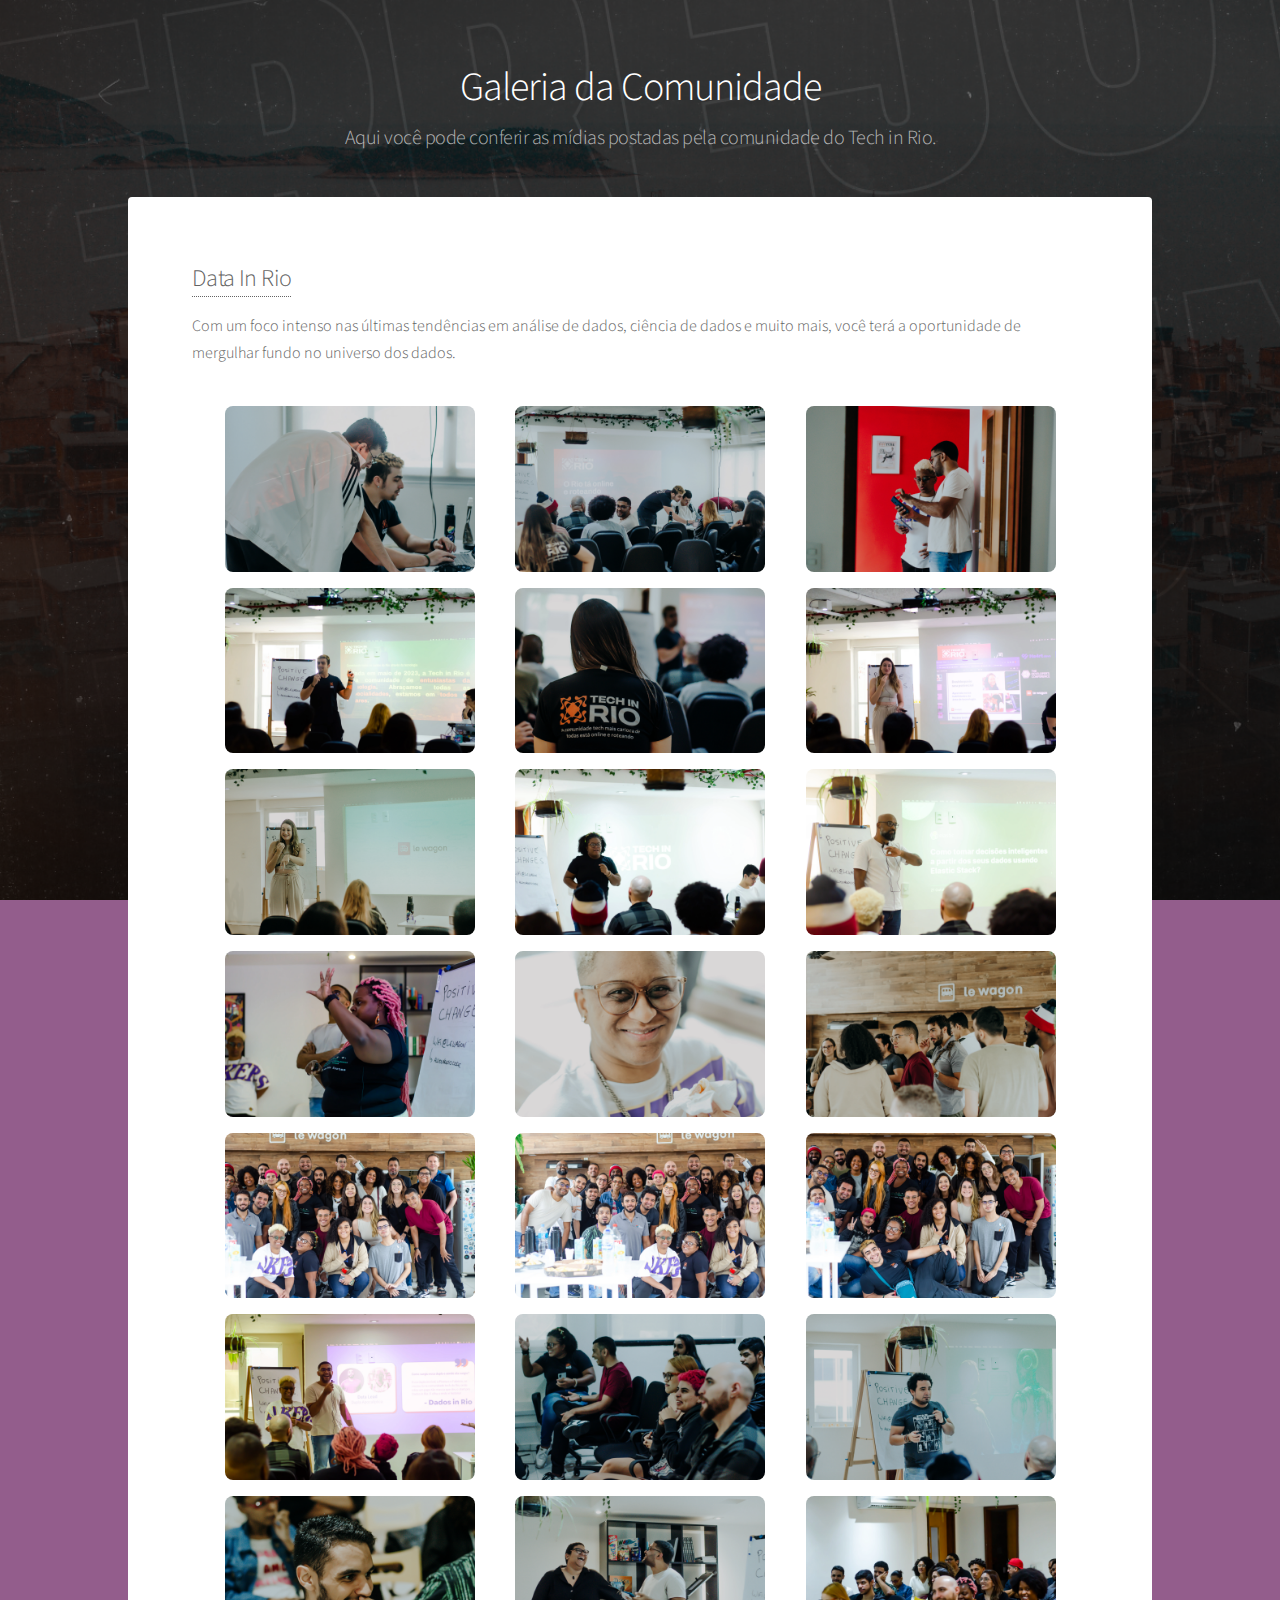
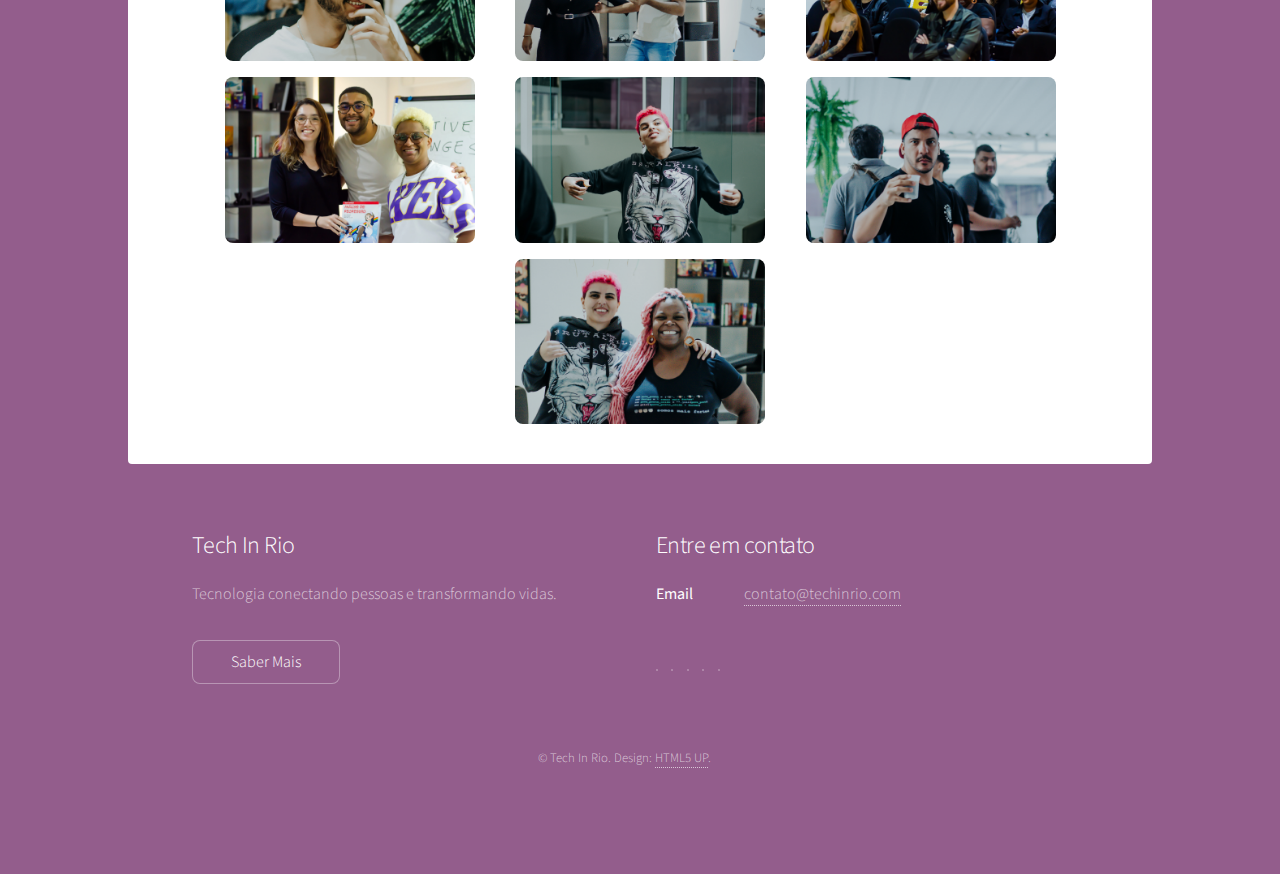
==== commit 20a31db5: "Merge pull request #8 from techinrio/develop" ====
--- a/galeria.html
+++ b/galeria.html
@@ -59,7 +59,7 @@
     <meta name="robots" content="index, follow" />
 
     <!-- set site banner  -->
-    <meta property="og:image" content="./images/banner-favela.webp" />
+    <meta property="og:image" content="./images/bg/banner-favela.webp" />
     <meta property="og:image:type" content="image/webp" />
     <meta property="og:image:width" content="1200" />
     <meta property="og:image:height" content="630" />
@@ -76,17 +76,17 @@
       name="twitter:description"
       content="Você acabou de aportar na comunidade de tecnologia mais carioca de todo Brasil!"
     />
-    <meta name="twitter:image" content="./images/banner-favela.webp" />
+    <meta name="twitter:image" content="./images/bg/banner-favela.webp" />
 
     <!-- set site favicon -->
-    <link rel="shortcut icon" href="./images/logo-black.webp" />
+    <link rel="shortcut icon" href="./images/logo/logo-black.webp" />
 
     <!-- set site logo -->
-    <link rel="apple-touch-icon" href="./images/logo-black.webp" />
+    <link rel="apple-touch-icon" href="./images/logo/logo-black.webp" />
 
     <link
       rel="shortcut icon"
-      href="./images/logo-black.webp"
+      href="./images/logo/logo-black.webp"
       type="image/webp"
     />
 
@@ -100,7 +100,7 @@
       // photos names are not normalized, so we need to sort them
 
       function handleRenderPhotos() {
-        const path = './images/data-in-rio';
+        const path = './images/fotos/data-in-rio';
 
         const photos = [
           'DataInRio-1.webp',
--- a/assets/css/main.css
+++ b/assets/css/main.css
@@ -250,7 +250,7 @@
 }
 
 body {
-  background-image: url('../../images/favela-bg.webp');
+  background-image: url('../../images/bg/favela-bg.webp');
   background-repeat: no-repeat;
   background-size: cover;
   background-attachment: fixed;
